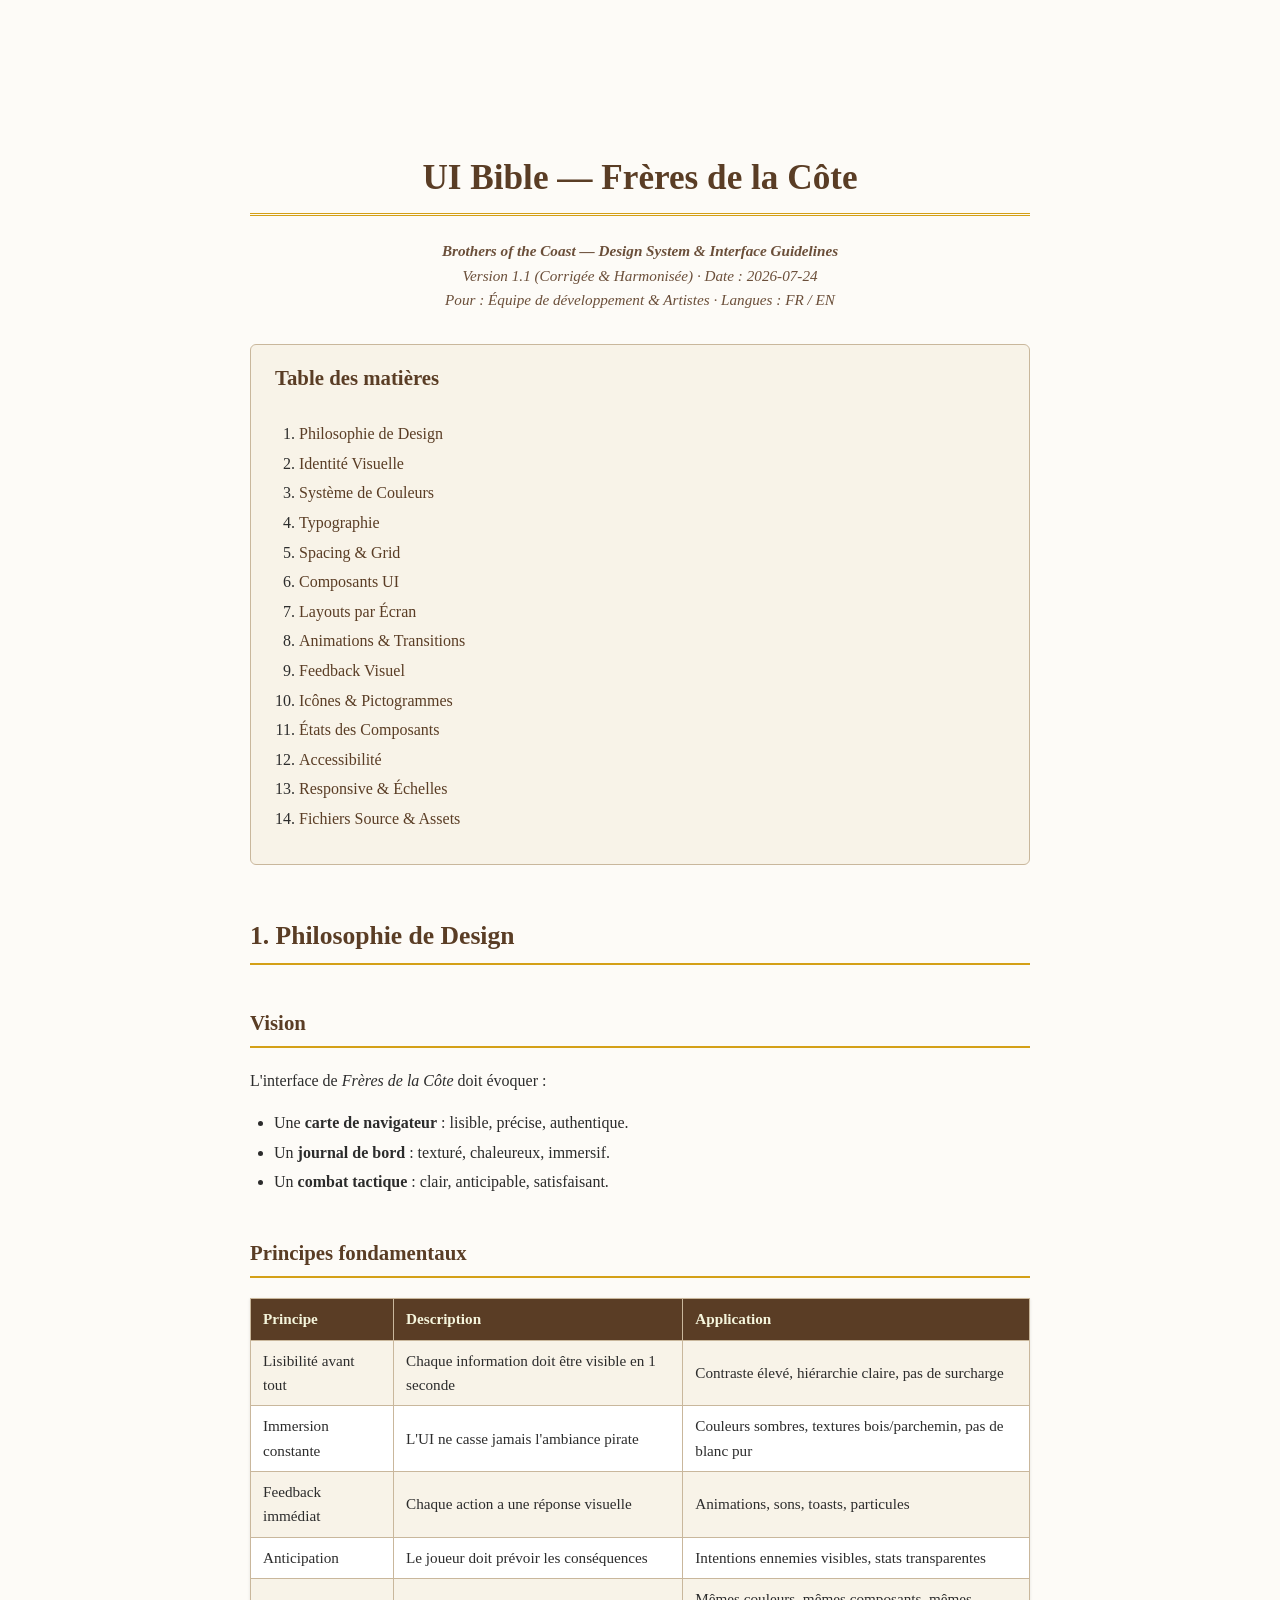
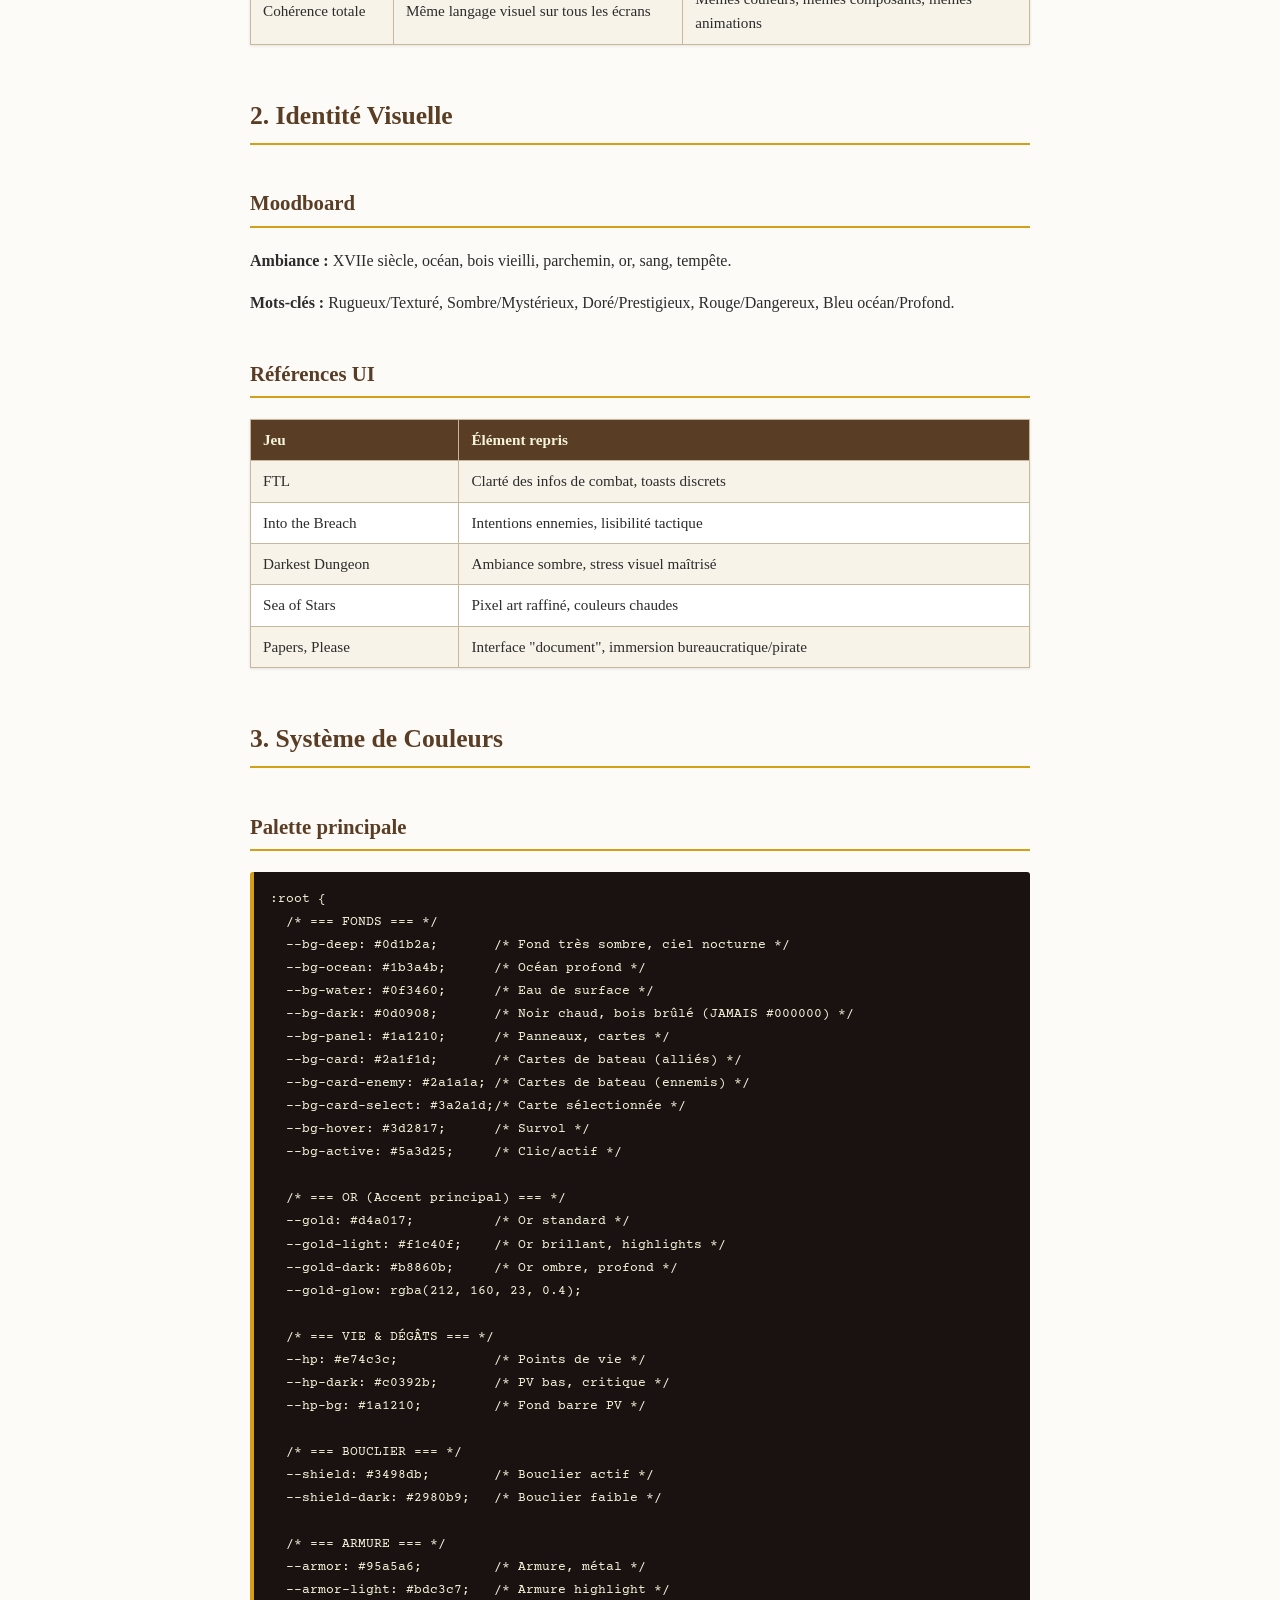
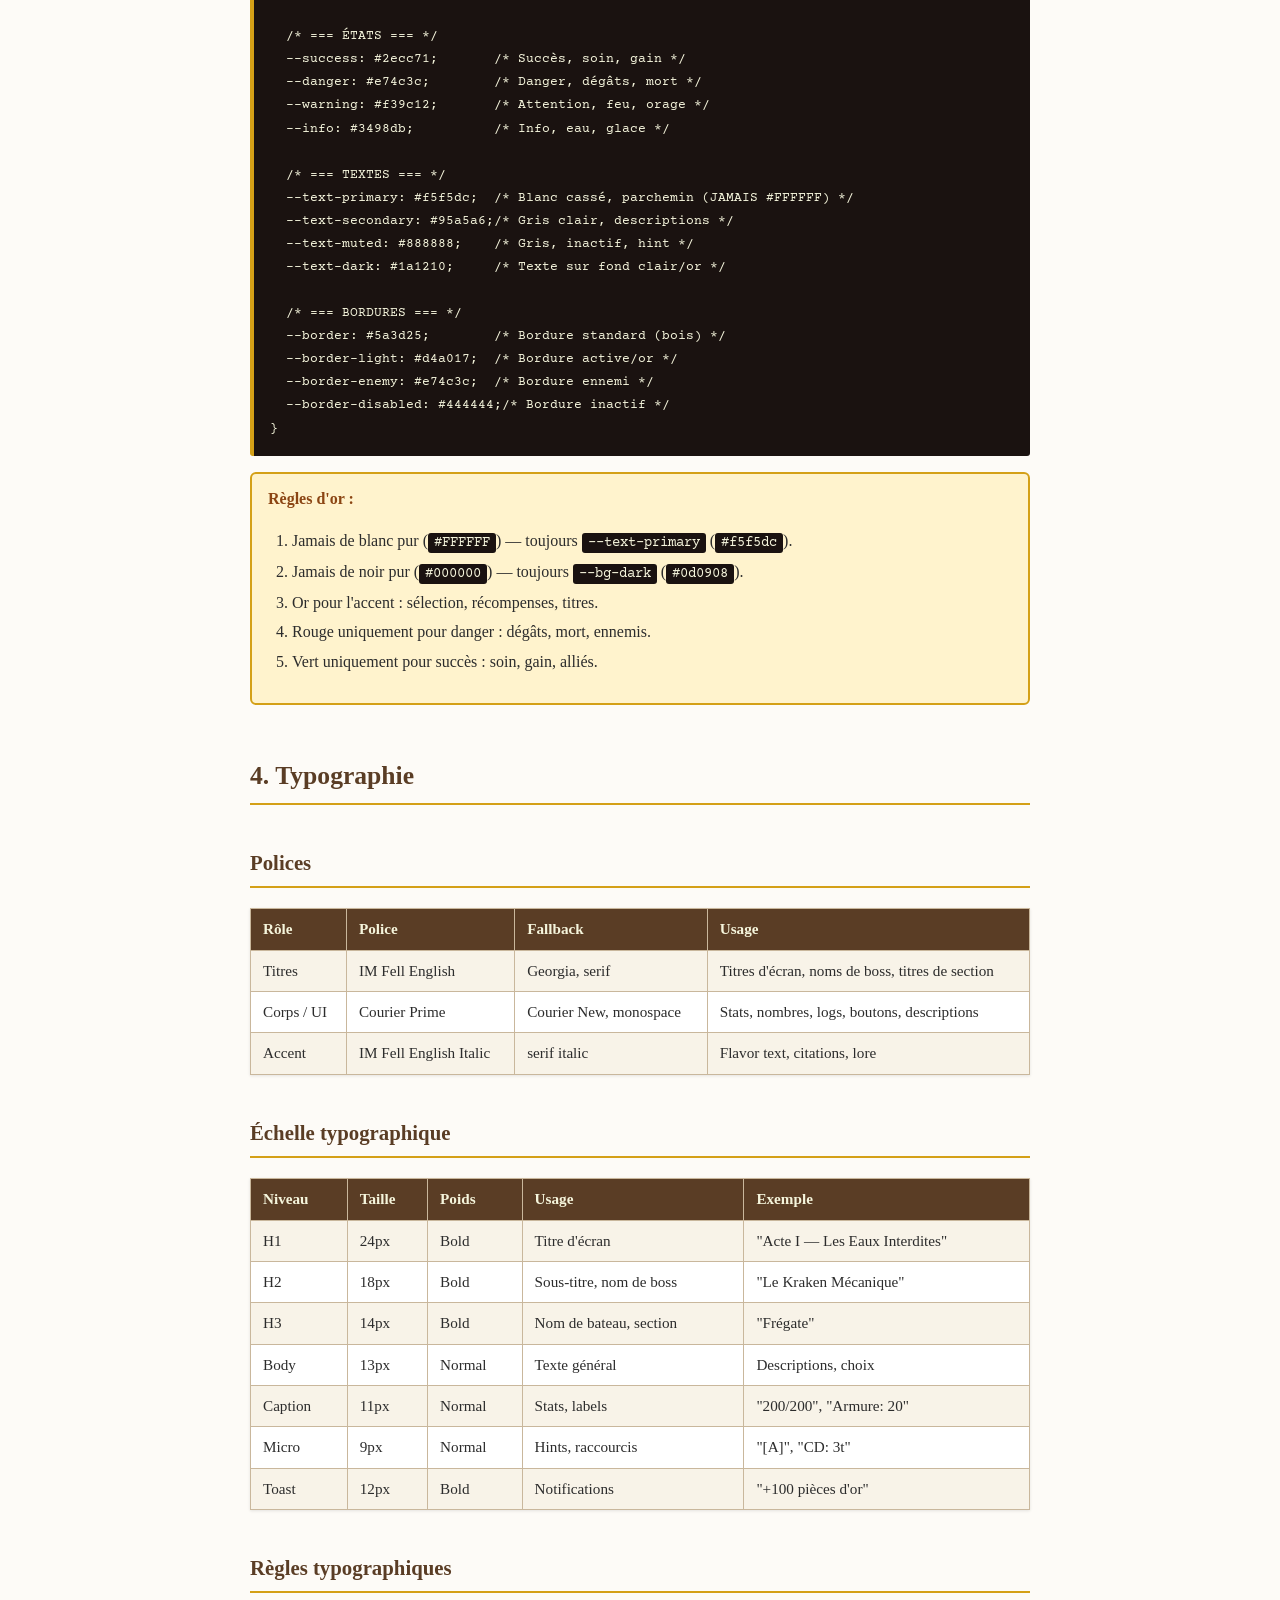
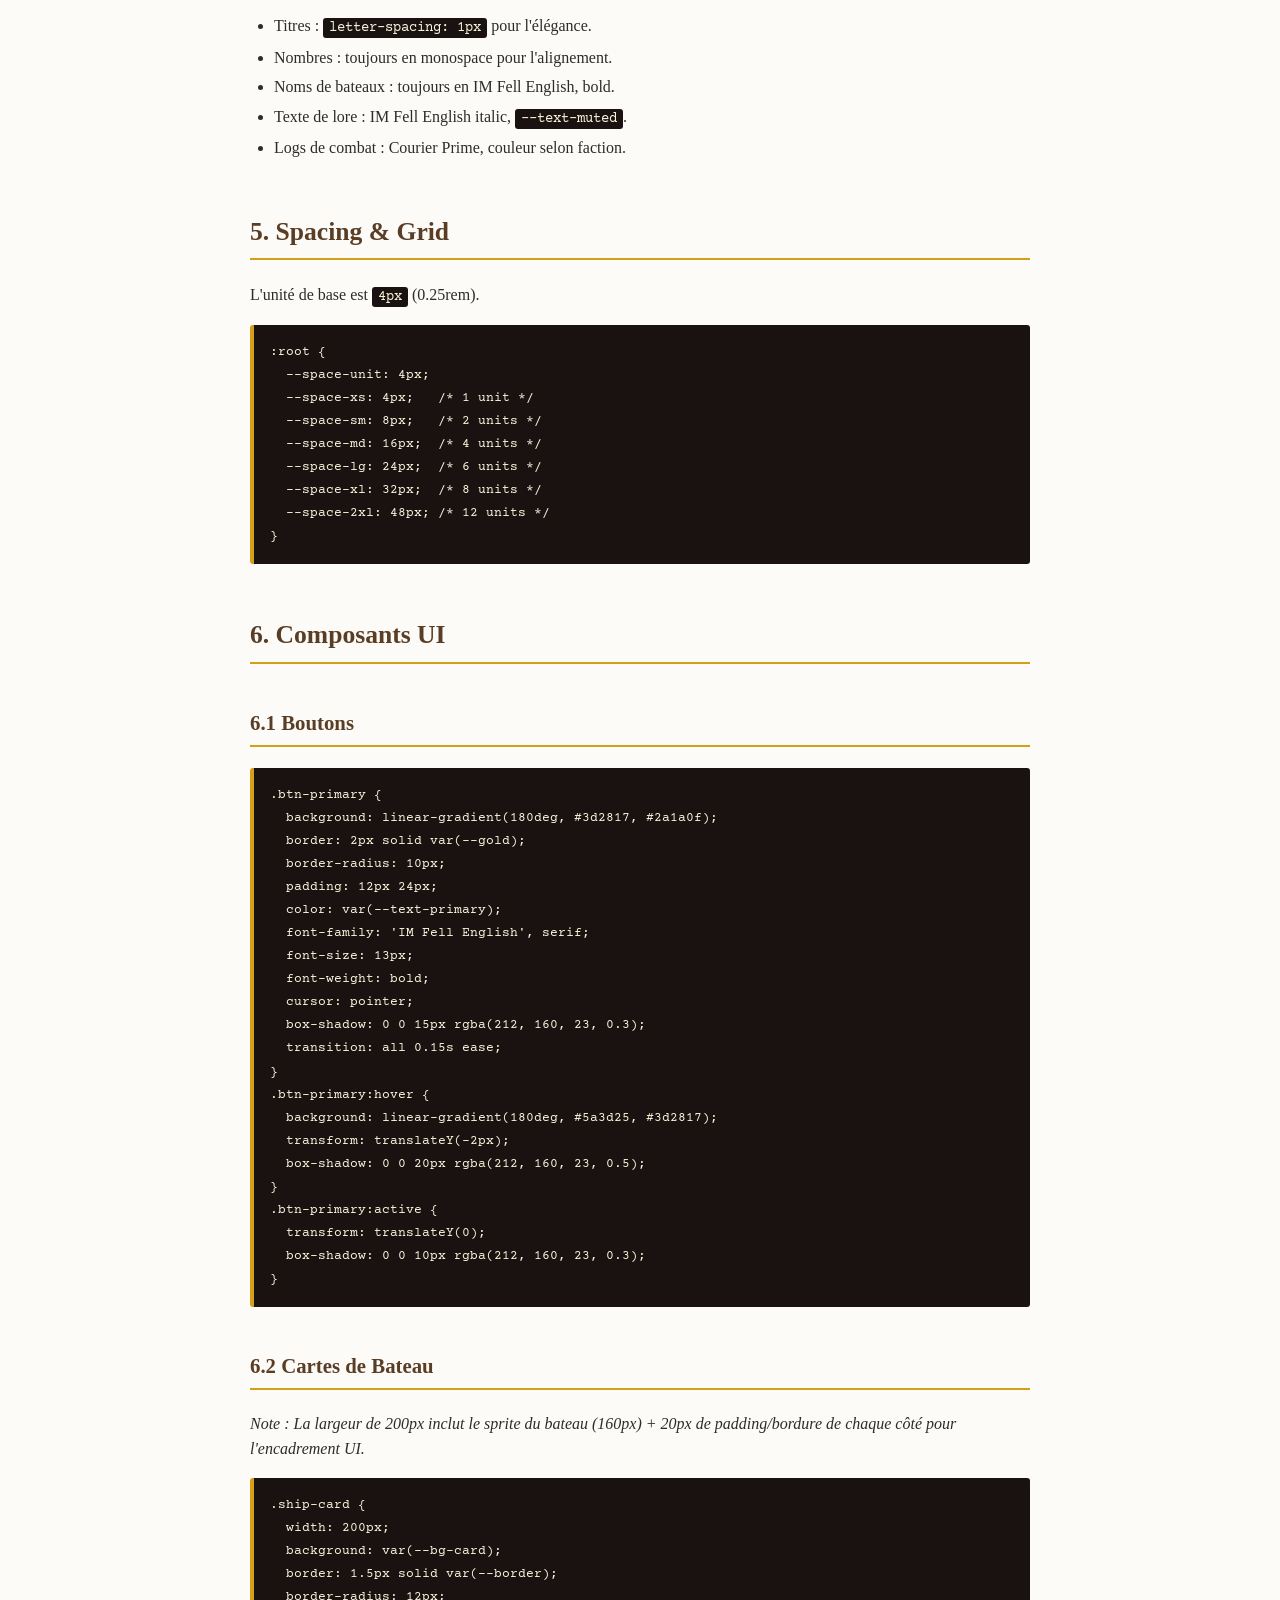
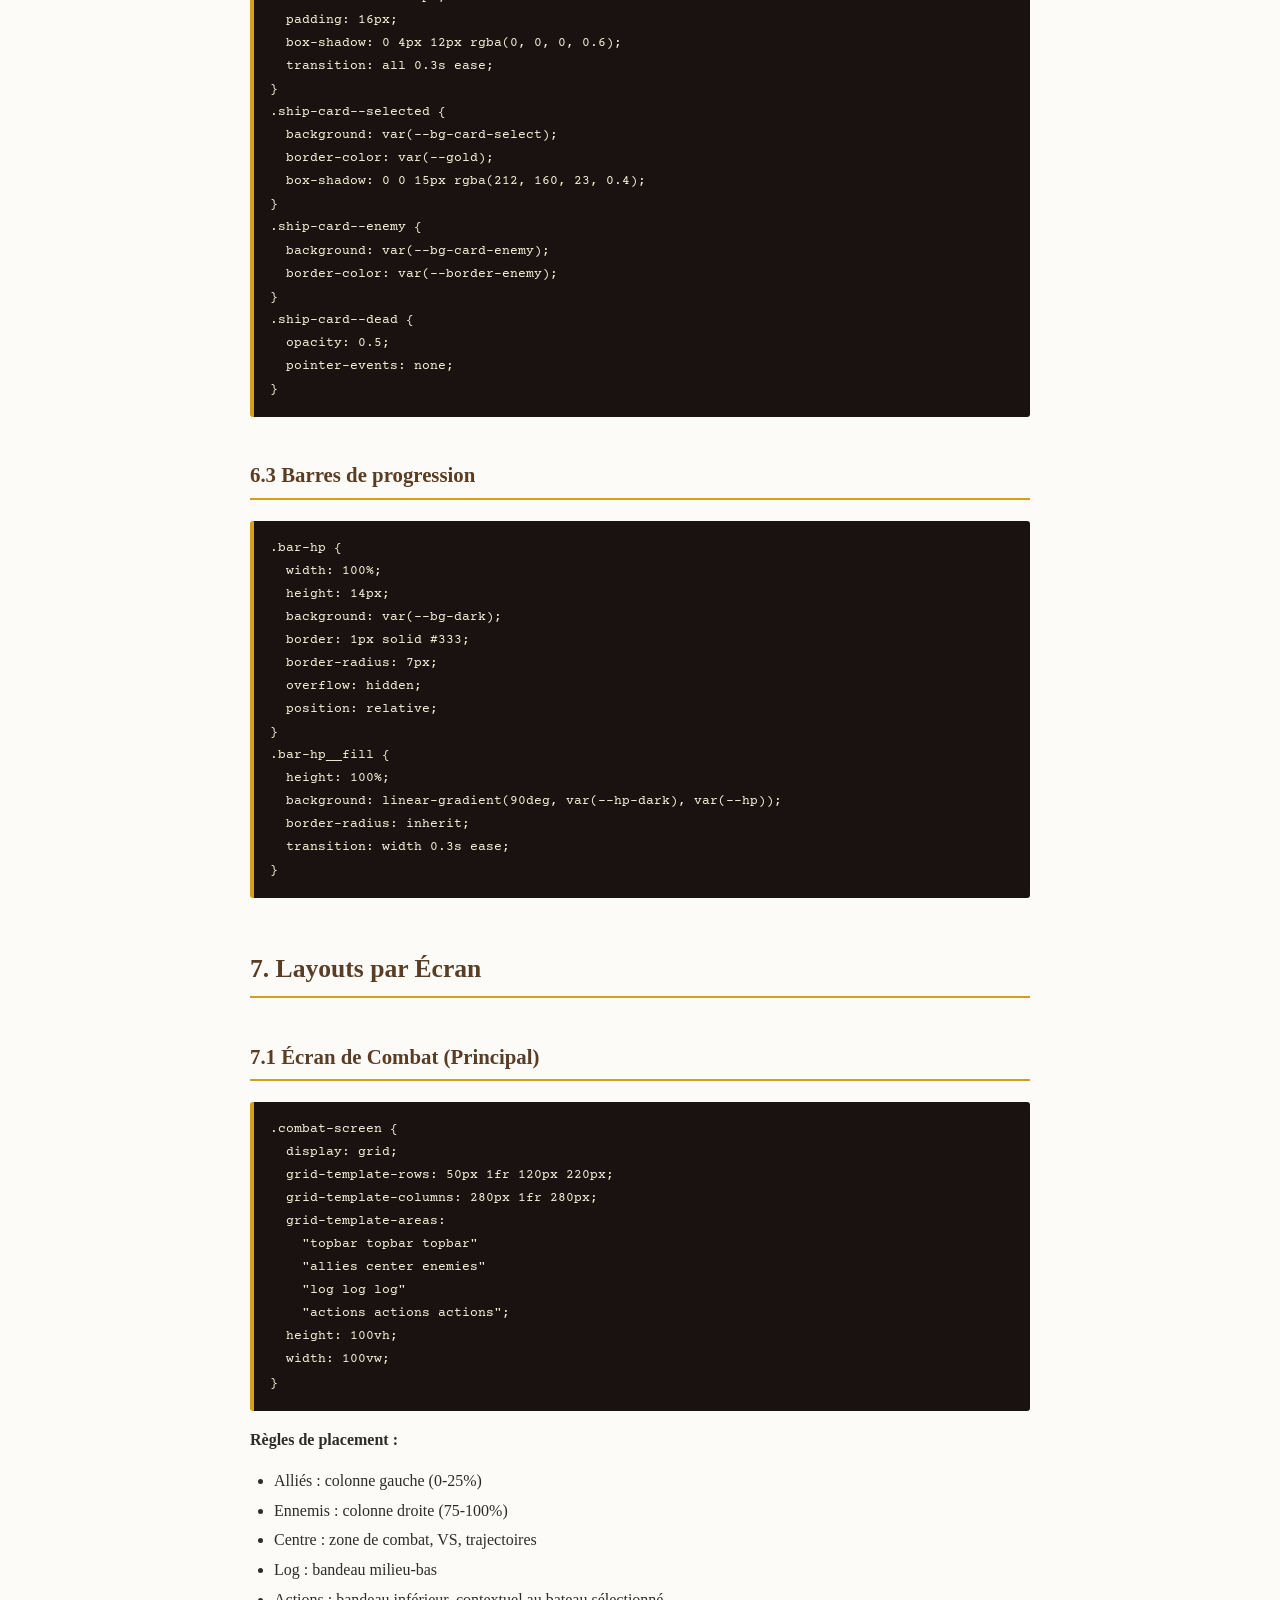
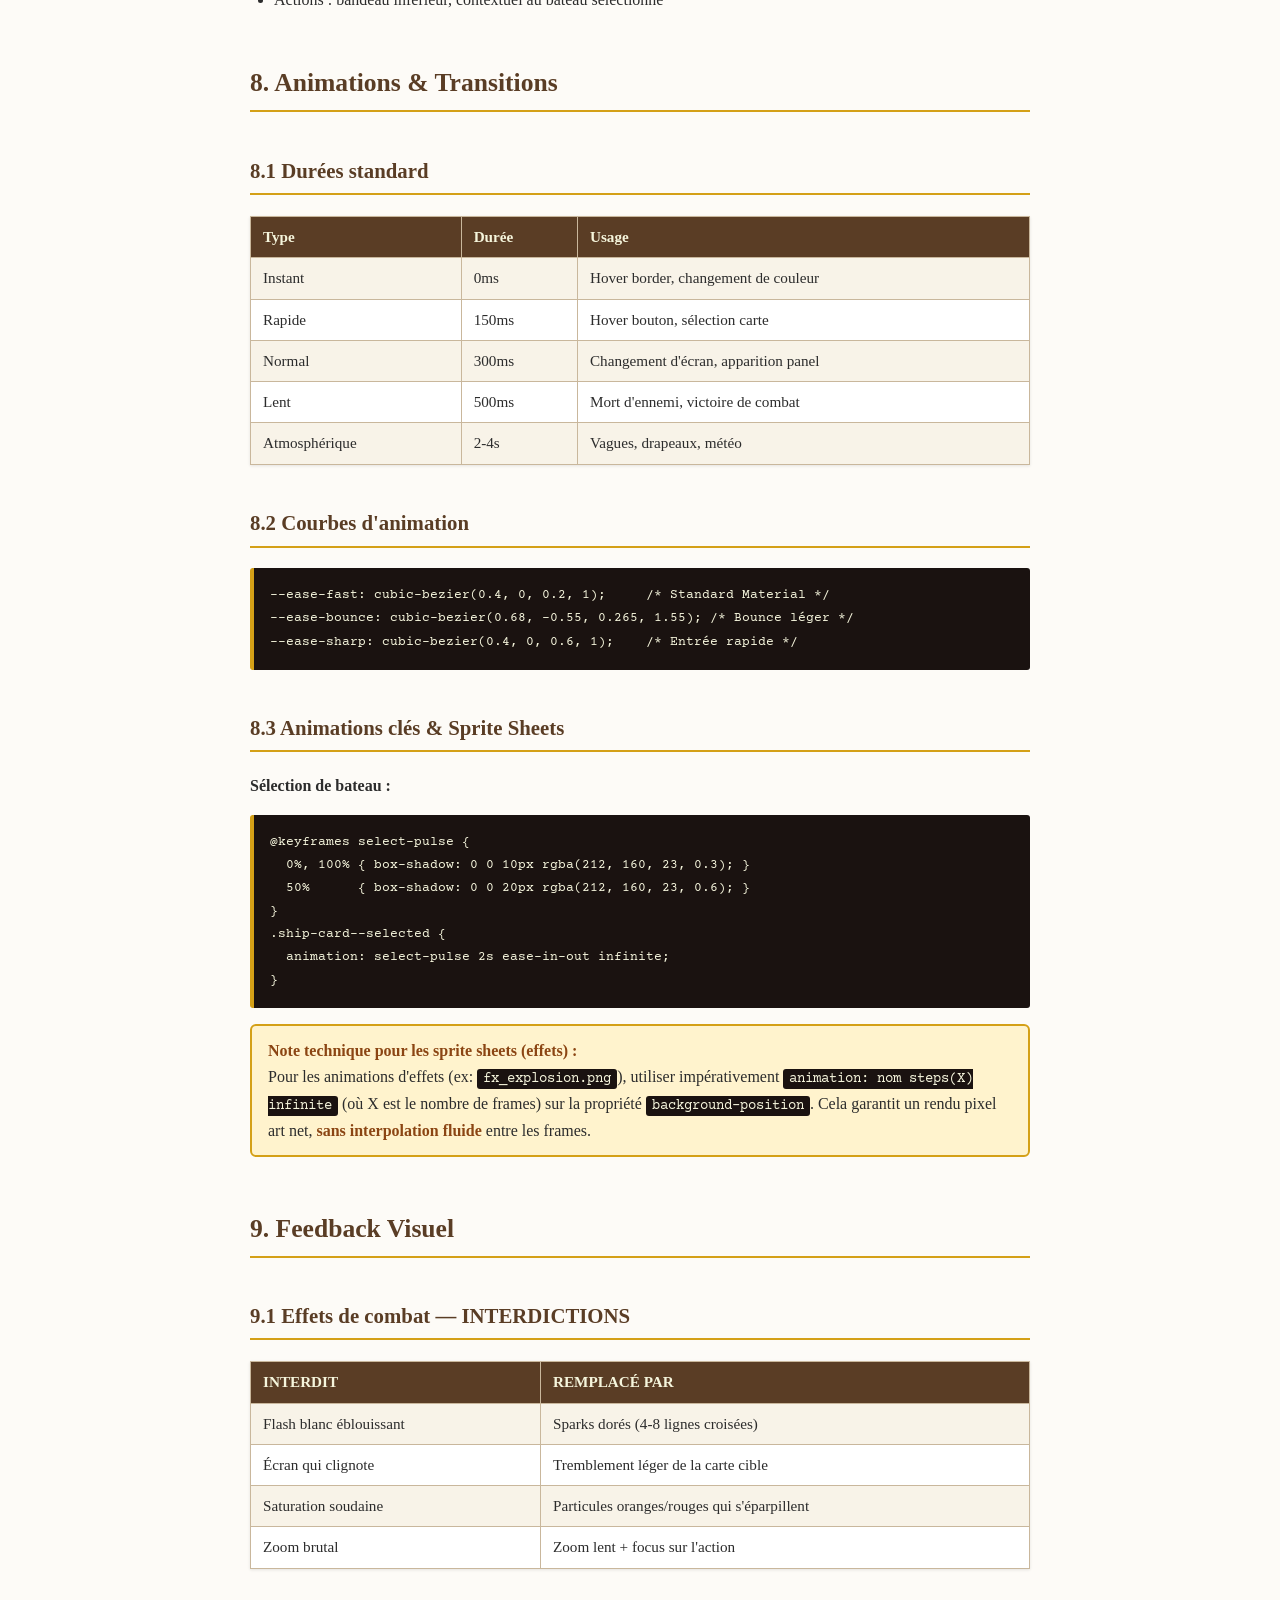
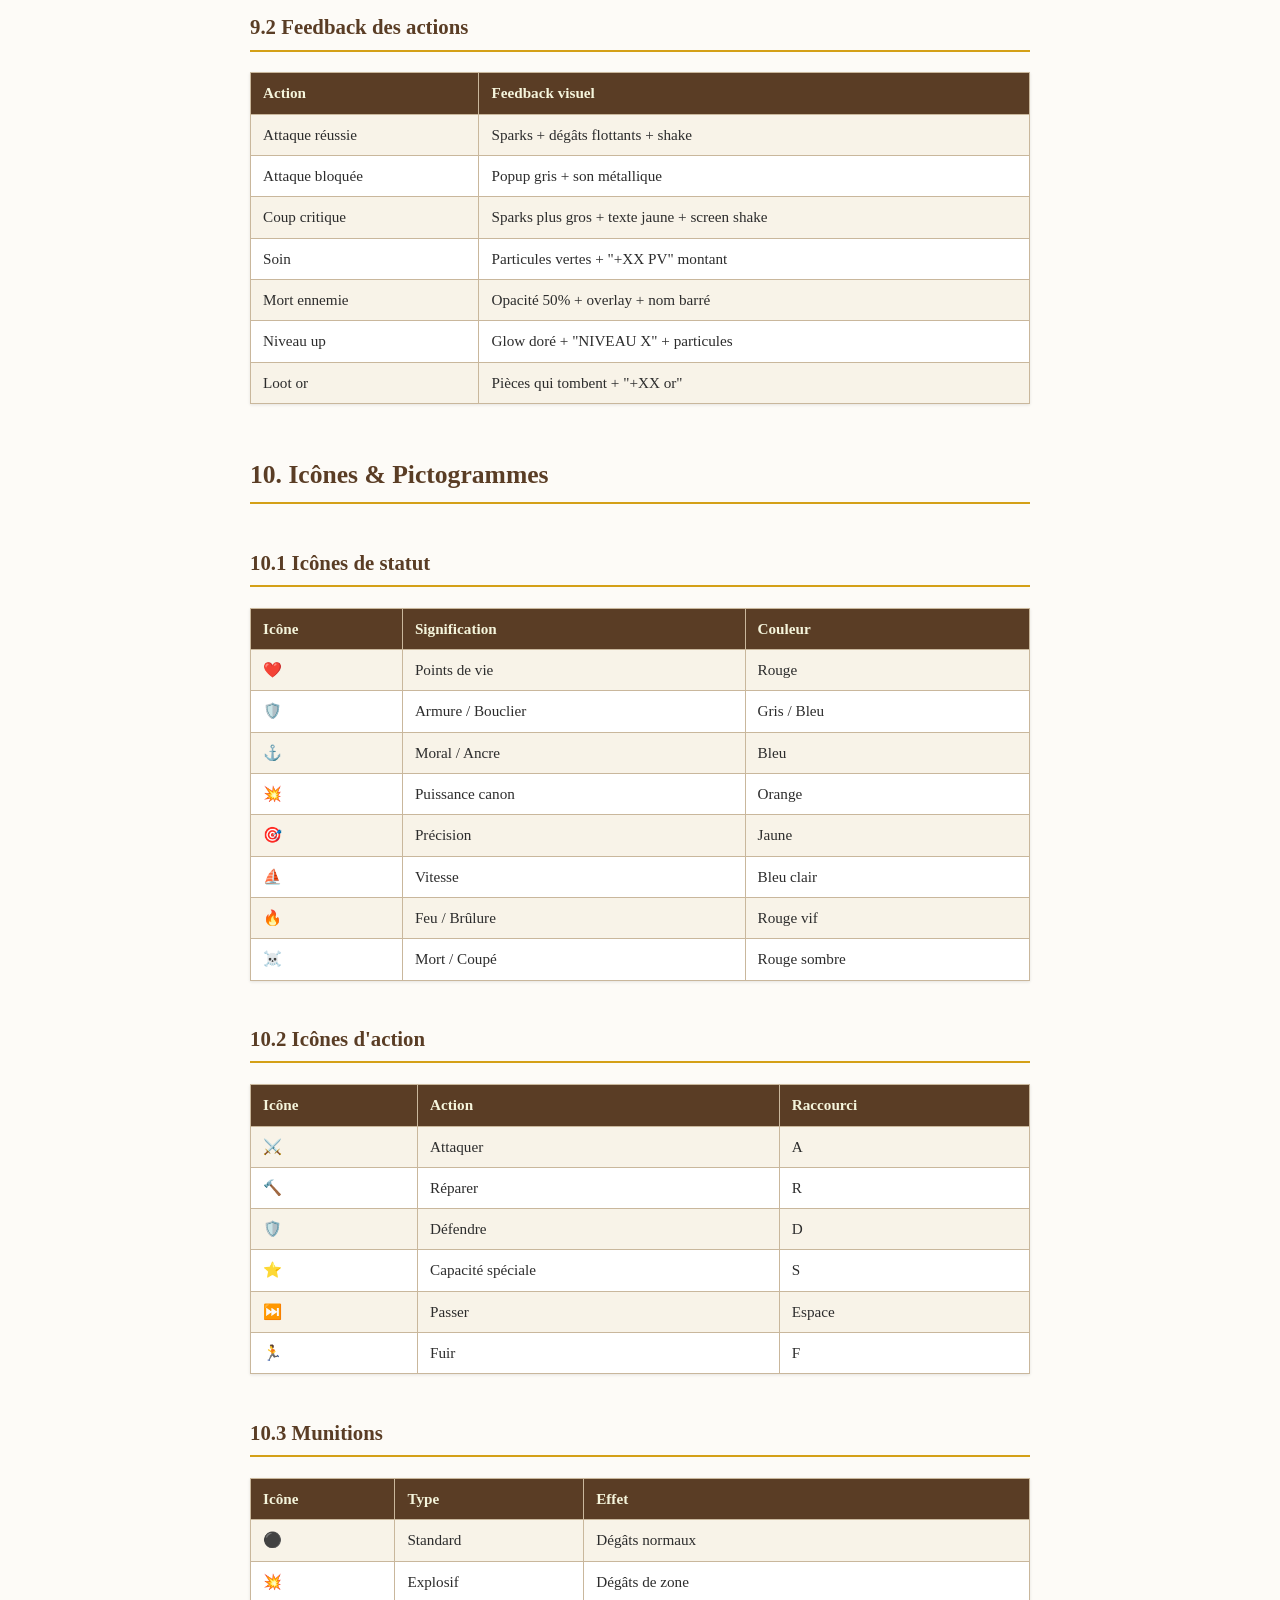
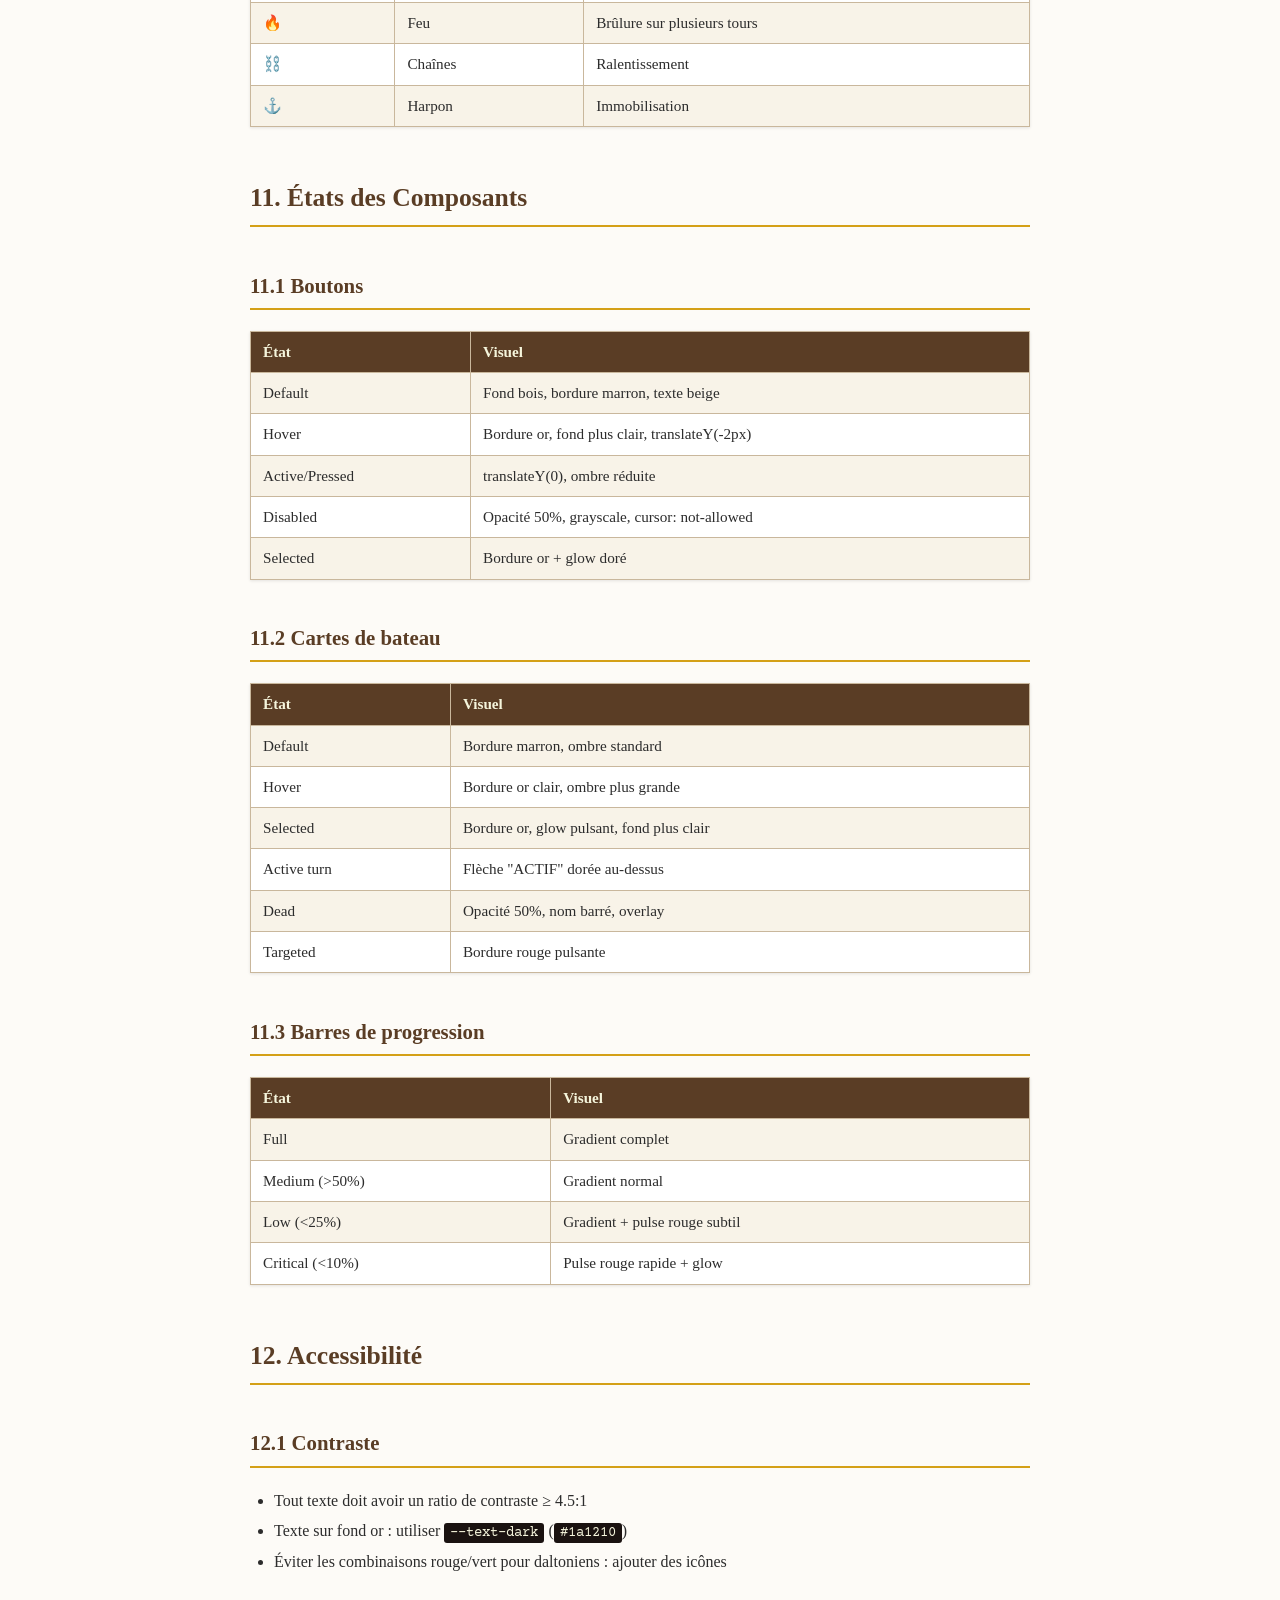
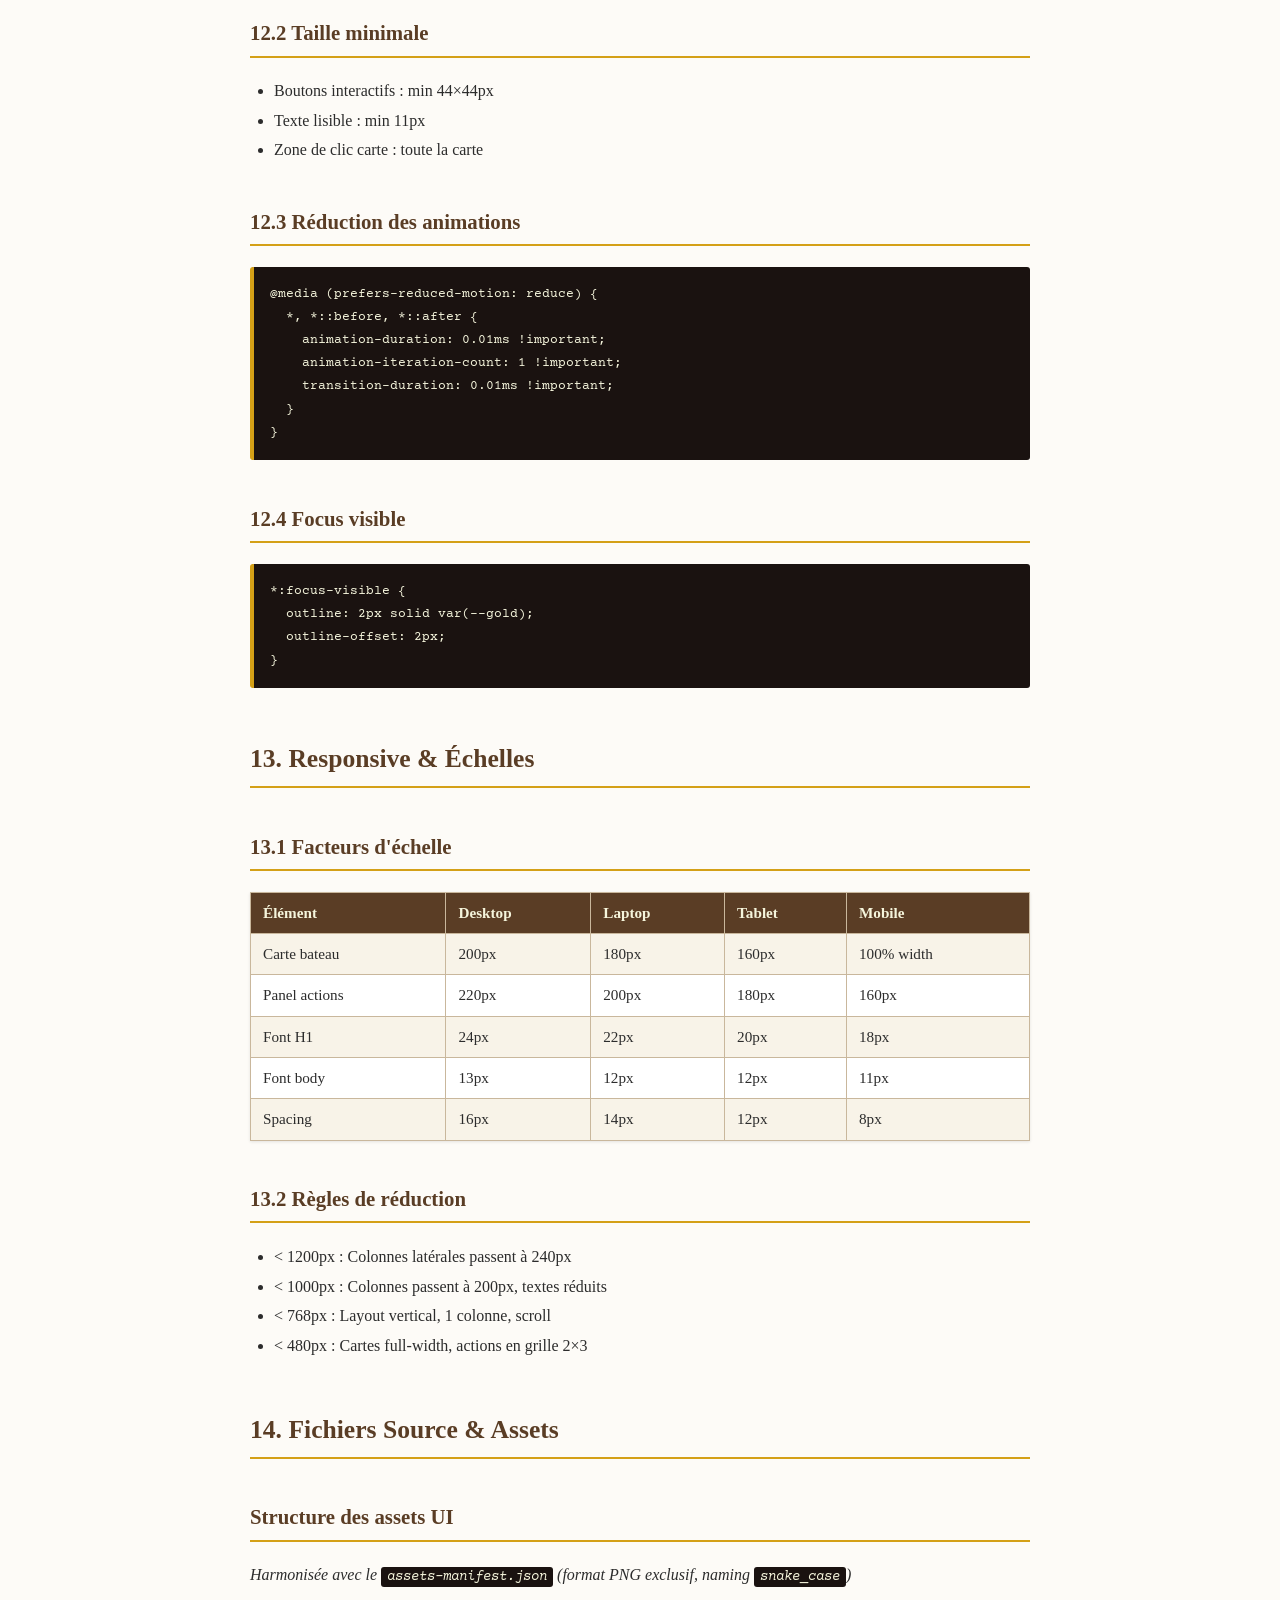
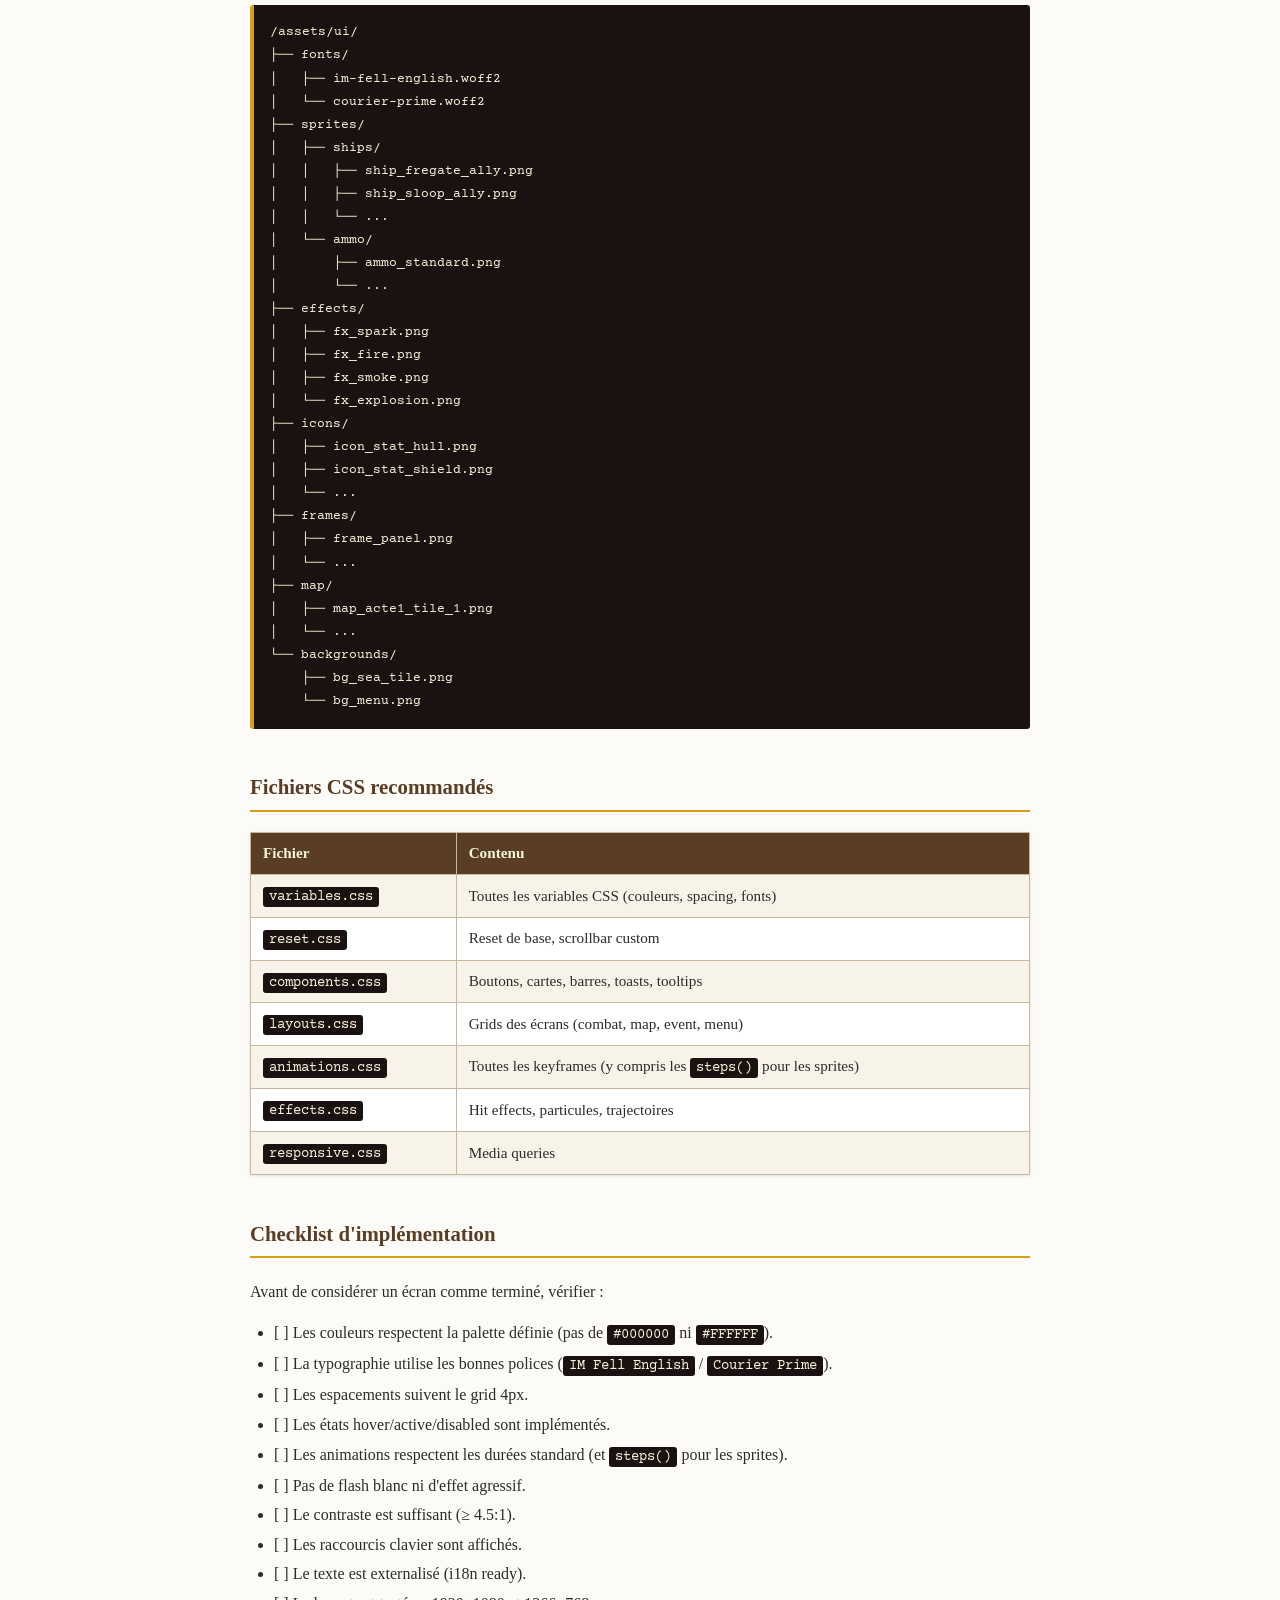
==== bible.html @ 4a02f417 "Add files via upload" ====
<!DOCTYPE html>
<html lang="fr">
<head>
<meta charset="UTF-8">
<meta name="viewport" content="width=device-width, initial-scale=1.0">
<title>UI Bible — Frères de la Côte</title>
<link rel="preconnect" href="https://fonts.googleapis.com">
<link rel="preconnect" href="https://fonts.gstatic.com" crossorigin>
<link href="https://fonts.googleapis.com/css2?family=IM+Fell+English:ital@0;1&family=Courier+Prime:wght@400;700&display=swap" rel="stylesheet">
<style>
  * { box-sizing: border-box; }
  body {
    font-family: 'IM Fell English', Georgia, serif;
    background: #fdfbf7;
    color: #2c2c2c;
    max-width: 900px;
    margin: 40px auto;
    padding: 40px 60px;
    line-height: 1.6;
  }
  h1, h2, h3, h4 {
    font-family: 'IM Fell English', serif;
    color: #5a3d25;
    border-bottom: 2px solid #d4a017;
    padding-bottom: 6px;
    margin-top: 2em;
  }
  h1 { font-size: 2.2em; text-align: center; border-bottom: 3px double #d4a017; }
  h2 { font-size: 1.6em; }
  h3 { font-size: 1.3em; }
  h4 { font-size: 1.1em; border-bottom: 1px solid #d4a017; }
  .meta {
    text-align: center;
    font-style: italic;
    color: #6b4f3a;
    margin-bottom: 2em;
    font-size: 0.95em;
  }
  table {
    width: 100%;
    border-collapse: collapse;
    margin: 1em 0;
    background: #fff;
    box-shadow: 0 1px 3px rgba(0,0,0,0.1);
  }
  th, td {
    border: 1px solid #c9b79c;
    padding: 8px 12px;
    text-align: left;
    font-size: 0.95em;
  }
  th {
    background: #5a3d25;
    color: #f5f5dc;
    font-weight: bold;
  }
  tr:nth-child(even) { background: #f8f3e8; }
  code, pre {
    font-family: 'Courier Prime', 'Courier New', monospace;
    background: #1a1210;
    color: #f5f5dc;
    padding: 2px 6px;
    border-radius: 3px;
    font-size: 0.9em;
  }
  pre {
    padding: 16px;
    overflow-x: auto;
    border-left: 4px solid #d4a017;
    margin: 1em 0;
  }
  pre code { background: none; padding: 0; }
  ul, ol { padding-left: 24px; }
  li { margin: 4px 0; }
  blockquote {
    border-left: 4px solid #d4a017;
    margin: 1em 0;
    padding: 8px 16px;
    background: #f8f3e8;
    font-style: italic;
    color: #5a3d25;
  }
  .toc {
    background: #f8f3e8;
    border: 1px solid #c9b79c;
    padding: 16px 24px;
    border-radius: 6px;
    margin: 2em 0;
  }
  .toc a { color: #5a3d25; text-decoration: none; }
  .toc a:hover { color: #d4a017; }
  .rule-box {
    background: #fff3cd;
    border: 2px solid #d4a017;
    padding: 12px 16px;
    border-radius: 6px;
    margin: 1em 0;
  }
  .rule-box strong { color: #8b4513; }
  @media print {
    body { margin: 0; padding: 20px; }
    h1, h2, h3 { page-break-after: avoid; }
    table, pre, .rule-box { page-break-inside: avoid; }
  }
</style>
</head>
<body>

<h1>UI Bible — Frères de la Côte</h1>
<div class="meta">
  <strong>Brothers of the Coast — Design System & Interface Guidelines</strong><br>
  Version 1.1 (Corrigée & Harmonisée) · Date : 2026-07-24<br>
  Pour : Équipe de développement & Artistes · Langues : FR / EN
</div>

<div class="toc">
  <h3 style="border:none;margin-top:0;">Table des matières</h3>
  <ol>
    <li><a href="#s1">Philosophie de Design</a></li>
    <li><a href="#s2">Identité Visuelle</a></li>
    <li><a href="#s3">Système de Couleurs</a></li>
    <li><a href="#s4">Typographie</a></li>
    <li><a href="#s5">Spacing & Grid</a></li>
    <li><a href="#s6">Composants UI</a></li>
    <li><a href="#s7">Layouts par Écran</a></li>
    <li><a href="#s8">Animations & Transitions</a></li>
    <li><a href="#s9">Feedback Visuel</a></li>
    <li><a href="#s10">Icônes & Pictogrammes</a></li>
    <li><a href="#s11">États des Composants</a></li>
    <li><a href="#s12">Accessibilité</a></li>
    <li><a href="#s13">Responsive & Échelles</a></li>
    <li><a href="#s14">Fichiers Source & Assets</a></li>
  </ol>
</div>

<h2 id="s1">1. Philosophie de Design</h2>
<h3>Vision</h3>
<p>L'interface de <em>Frères de la Côte</em> doit évoquer :</p>
<ul>
  <li>Une <strong>carte de navigateur</strong> : lisible, précise, authentique.</li>
  <li>Un <strong>journal de bord</strong> : texturé, chaleureux, immersif.</li>
  <li>Un <strong>combat tactique</strong> : clair, anticipable, satisfaisant.</li>
</ul>

<h3>Principes fondamentaux</h3>
<table>
  <tr><th>Principe</th><th>Description</th><th>Application</th></tr>
  <tr><td>Lisibilité avant tout</td><td>Chaque information doit être visible en 1 seconde</td><td>Contraste élevé, hiérarchie claire, pas de surcharge</td></tr>
  <tr><td>Immersion constante</td><td>L'UI ne casse jamais l'ambiance pirate</td><td>Couleurs sombres, textures bois/parchemin, pas de blanc pur</td></tr>
  <tr><td>Feedback immédiat</td><td>Chaque action a une réponse visuelle</td><td>Animations, sons, toasts, particules</td></tr>
  <tr><td>Anticipation</td><td>Le joueur doit prévoir les conséquences</td><td>Intentions ennemies visibles, stats transparentes</td></tr>
  <tr><td>Cohérence totale</td><td>Même langage visuel sur tous les écrans</td><td>Mêmes couleurs, mêmes composants, mêmes animations</td></tr>
</table>

<h2 id="s2">2. Identité Visuelle</h2>
<h3>Moodboard</h3>
<p><strong>Ambiance :</strong> XVIIe siècle, océan, bois vieilli, parchemin, or, sang, tempête.</p>
<p><strong>Mots-clés :</strong> Rugueux/Texturé, Sombre/Mystérieux, Doré/Prestigieux, Rouge/Dangereux, Bleu océan/Profond.</p>

<h3>Références UI</h3>
<table>
  <tr><th>Jeu</th><th>Élément repris</th></tr>
  <tr><td>FTL</td><td>Clarté des infos de combat, toasts discrets</td></tr>
  <tr><td>Into the Breach</td><td>Intentions ennemies, lisibilité tactique</td></tr>
  <tr><td>Darkest Dungeon</td><td>Ambiance sombre, stress visuel maîtrisé</td></tr>
  <tr><td>Sea of Stars</td><td>Pixel art raffiné, couleurs chaudes</td></tr>
  <tr><td>Papers, Please</td><td>Interface "document", immersion bureaucratique/pirate</td></tr>
</table>

<h2 id="s3">3. Système de Couleurs</h2>
<h3>Palette principale</h3>
<pre><code>:root {
  /* === FONDS === */
  --bg-deep: #0d1b2a;       /* Fond très sombre, ciel nocturne */
  --bg-ocean: #1b3a4b;      /* Océan profond */
  --bg-water: #0f3460;      /* Eau de surface */
  --bg-dark: #0d0908;       /* Noir chaud, bois brûlé (JAMAIS #000000) */
  --bg-panel: #1a1210;      /* Panneaux, cartes */
  --bg-card: #2a1f1d;       /* Cartes de bateau (alliés) */
  --bg-card-enemy: #2a1a1a; /* Cartes de bateau (ennemis) */
  --bg-card-select: #3a2a1d;/* Carte sélectionnée */
  --bg-hover: #3d2817;      /* Survol */
  --bg-active: #5a3d25;     /* Clic/actif */

  /* === OR (Accent principal) === */
  --gold: #d4a017;          /* Or standard */
  --gold-light: #f1c40f;    /* Or brillant, highlights */
  --gold-dark: #b8860b;     /* Or ombre, profond */
  --gold-glow: rgba(212, 160, 23, 0.4);

  /* === VIE & DÉGÂTS === */
  --hp: #e74c3c;            /* Points de vie */
  --hp-dark: #c0392b;       /* PV bas, critique */
  --hp-bg: #1a1210;         /* Fond barre PV */

  /* === BOUCLIER === */
  --shield: #3498db;        /* Bouclier actif */
  --shield-dark: #2980b9;   /* Bouclier faible */

  /* === ARMURE === */
  --armor: #95a5a6;         /* Armure, métal */
  --armor-light: #bdc3c7;   /* Armure highlight */

  /* === ÉTATS === */
  --success: #2ecc71;       /* Succès, soin, gain */
  --danger: #e74c3c;        /* Danger, dégâts, mort */
  --warning: #f39c12;       /* Attention, feu, orage */
  --info: #3498db;          /* Info, eau, glace */

  /* === TEXTES === */
  --text-primary: #f5f5dc;  /* Blanc cassé, parchemin (JAMAIS #FFFFFF) */
  --text-secondary: #95a5a6;/* Gris clair, descriptions */
  --text-muted: #888888;    /* Gris, inactif, hint */
  --text-dark: #1a1210;     /* Texte sur fond clair/or */

  /* === BORDURES === */
  --border: #5a3d25;        /* Bordure standard (bois) */
  --border-light: #d4a017;  /* Bordure active/or */
  --border-enemy: #e74c3c;  /* Bordure ennemi */
  --border-disabled: #444444;/* Bordure inactif */
}</code></pre>

<div class="rule-box">
  <strong>Règles d'or :</strong>
  <ol>
    <li>Jamais de blanc pur (<code>#FFFFFF</code>) — toujours <code>--text-primary</code> (<code>#f5f5dc</code>).</li>
    <li>Jamais de noir pur (<code>#000000</code>) — toujours <code>--bg-dark</code> (<code>#0d0908</code>).</li>
    <li>Or pour l'accent : sélection, récompenses, titres.</li>
    <li>Rouge uniquement pour danger : dégâts, mort, ennemis.</li>
    <li>Vert uniquement pour succès : soin, gain, alliés.</li>
  </ol>
</div>

<h2 id="s4">4. Typographie</h2>
<h3>Polices</h3>
<table>
  <tr><th>Rôle</th><th>Police</th><th>Fallback</th><th>Usage</th></tr>
  <tr><td>Titres</td><td>IM Fell English</td><td>Georgia, serif</td><td>Titres d'écran, noms de boss, titres de section</td></tr>
  <tr><td>Corps / UI</td><td>Courier Prime</td><td>Courier New, monospace</td><td>Stats, nombres, logs, boutons, descriptions</td></tr>
  <tr><td>Accent</td><td>IM Fell English Italic</td><td>serif italic</td><td>Flavor text, citations, lore</td></tr>
</table>

<h3>Échelle typographique</h3>
<table>
  <tr><th>Niveau</th><th>Taille</th><th>Poids</th><th>Usage</th><th>Exemple</th></tr>
  <tr><td>H1</td><td>24px</td><td>Bold</td><td>Titre d'écran</td><td>"Acte I — Les Eaux Interdites"</td></tr>
  <tr><td>H2</td><td>18px</td><td>Bold</td><td>Sous-titre, nom de boss</td><td>"Le Kraken Mécanique"</td></tr>
  <tr><td>H3</td><td>14px</td><td>Bold</td><td>Nom de bateau, section</td><td>"Frégate"</td></tr>
  <tr><td>Body</td><td>13px</td><td>Normal</td><td>Texte général</td><td>Descriptions, choix</td></tr>
  <tr><td>Caption</td><td>11px</td><td>Normal</td><td>Stats, labels</td><td>"200/200", "Armure: 20"</td></tr>
  <tr><td>Micro</td><td>9px</td><td>Normal</td><td>Hints, raccourcis</td><td>"[A]", "CD: 3t"</td></tr>
  <tr><td>Toast</td><td>12px</td><td>Bold</td><td>Notifications</td><td>"+100 pièces d'or"</td></tr>
</table>

<h3>Règles typographiques</h3>
<ul>
  <li>Titres : <code>letter-spacing: 1px</code> pour l'élégance.</li>
  <li>Nombres : toujours en monospace pour l'alignement.</li>
  <li>Noms de bateaux : toujours en IM Fell English, bold.</li>
  <li>Texte de lore : IM Fell English italic, <code>--text-muted</code>.</li>
  <li>Logs de combat : Courier Prime, couleur selon faction.</li>
</ul>

<h2 id="s5">5. Spacing & Grid</h2>
<p>L'unité de base est <code>4px</code> (0.25rem).</p>
<pre><code>:root {
  --space-unit: 4px;
  --space-xs: 4px;   /* 1 unit */
  --space-sm: 8px;   /* 2 units */
  --space-md: 16px;  /* 4 units */
  --space-lg: 24px;  /* 6 units */
  --space-xl: 32px;  /* 8 units */
  --space-2xl: 48px; /* 12 units */
}</code></pre>

<h2 id="s6">6. Composants UI</h2>

<h3>6.1 Boutons</h3>
<pre><code>.btn-primary {
  background: linear-gradient(180deg, #3d2817, #2a1a0f);
  border: 2px solid var(--gold);
  border-radius: 10px;
  padding: 12px 24px;
  color: var(--text-primary);
  font-family: 'IM Fell English', serif;
  font-size: 13px;
  font-weight: bold;
  cursor: pointer;
  box-shadow: 0 0 15px rgba(212, 160, 23, 0.3);
  transition: all 0.15s ease;
}
.btn-primary:hover {
  background: linear-gradient(180deg, #5a3d25, #3d2817);
  transform: translateY(-2px);
  box-shadow: 0 0 20px rgba(212, 160, 23, 0.5);
}
.btn-primary:active {
  transform: translateY(0);
  box-shadow: 0 0 10px rgba(212, 160, 23, 0.3);
}</code></pre>

<h3>6.2 Cartes de Bateau</h3>
<p><em>Note : La largeur de 200px inclut le sprite du bateau (160px) + 20px de padding/bordure de chaque côté pour l'encadrement UI.</em></p>
<pre><code>.ship-card {
  width: 200px;
  background: var(--bg-card);
  border: 1.5px solid var(--border);
  border-radius: 12px;
  padding: 16px;
  box-shadow: 0 4px 12px rgba(0, 0, 0, 0.6);
  transition: all 0.3s ease;
}
.ship-card--selected {
  background: var(--bg-card-select);
  border-color: var(--gold);
  box-shadow: 0 0 15px rgba(212, 160, 23, 0.4);
}
.ship-card--enemy {
  background: var(--bg-card-enemy);
  border-color: var(--border-enemy);
}
.ship-card--dead {
  opacity: 0.5;
  pointer-events: none;
}</code></pre>

<h3>6.3 Barres de progression</h3>
<pre><code>.bar-hp {
  width: 100%;
  height: 14px;
  background: var(--bg-dark);
  border: 1px solid #333;
  border-radius: 7px;
  overflow: hidden;
  position: relative;
}
.bar-hp__fill {
  height: 100%;
  background: linear-gradient(90deg, var(--hp-dark), var(--hp));
  border-radius: inherit;
  transition: width 0.3s ease;
}</code></pre>

<h2 id="s7">7. Layouts par Écran</h2>
<h3>7.1 Écran de Combat (Principal)</h3>
<pre><code>.combat-screen {
  display: grid;
  grid-template-rows: 50px 1fr 120px 220px;
  grid-template-columns: 280px 1fr 280px;
  grid-template-areas:
    "topbar topbar topbar"
    "allies center enemies"
    "log log log"
    "actions actions actions";
  height: 100vh;
  width: 100vw;
}</code></pre>
<p><strong>Règles de placement :</strong></p>
<ul>
  <li>Alliés : colonne gauche (0-25%)</li>
  <li>Ennemis : colonne droite (75-100%)</li>
  <li>Centre : zone de combat, VS, trajectoires</li>
  <li>Log : bandeau milieu-bas</li>
  <li>Actions : bandeau inférieur, contextuel au bateau sélectionné</li>
</ul>

<h2 id="s8">8. Animations & Transitions</h2>
<h3>8.1 Durées standard</h3>
<table>
  <tr><th>Type</th><th>Durée</th><th>Usage</th></tr>
  <tr><td>Instant</td><td>0ms</td><td>Hover border, changement de couleur</td></tr>
  <tr><td>Rapide</td><td>150ms</td><td>Hover bouton, sélection carte</td></tr>
  <tr><td>Normal</td><td>300ms</td><td>Changement d'écran, apparition panel</td></tr>
  <tr><td>Lent</td><td>500ms</td><td>Mort d'ennemi, victoire de combat</td></tr>
  <tr><td>Atmosphérique</td><td>2-4s</td><td>Vagues, drapeaux, météo</td></tr>
</table>

<h3>8.2 Courbes d'animation</h3>
<pre><code>--ease-fast: cubic-bezier(0.4, 0, 0.2, 1);     /* Standard Material */
--ease-bounce: cubic-bezier(0.68, -0.55, 0.265, 1.55); /* Bounce léger */
--ease-sharp: cubic-bezier(0.4, 0, 0.6, 1);    /* Entrée rapide */</code></pre>

<h3>8.3 Animations clés & Sprite Sheets</h3>
<p><strong>Sélection de bateau :</strong></p>
<pre><code>@keyframes select-pulse {
  0%, 100% { box-shadow: 0 0 10px rgba(212, 160, 23, 0.3); }
  50%      { box-shadow: 0 0 20px rgba(212, 160, 23, 0.6); }
}
.ship-card--selected {
  animation: select-pulse 2s ease-in-out infinite;
}</code></pre>

<div class="rule-box">
  <strong>Note technique pour les sprite sheets (effets) :</strong><br>
  Pour les animations d'effets (ex: <code>fx_explosion.png</code>), utiliser impérativement <code>animation: nom steps(X) infinite</code> (où X est le nombre de frames) sur la propriété <code>background-position</code>. Cela garantit un rendu pixel art net, <strong>sans interpolation fluide</strong> entre les frames.
</div>

<h2 id="s9">9. Feedback Visuel</h2>
<h3>9.1 Effets de combat — INTERDICTIONS</h3>
<table>
  <tr><th>INTERDIT</th><th>REMPLACÉ PAR</th></tr>
  <tr><td>Flash blanc éblouissant</td><td>Sparks dorés (4-8 lignes croisées)</td></tr>
  <tr><td>Écran qui clignote</td><td>Tremblement léger de la carte cible</td></tr>
  <tr><td>Saturation soudaine</td><td>Particules oranges/rouges qui s'éparpillent</td></tr>
  <tr><td>Zoom brutal</td><td>Zoom lent + focus sur l'action</td></tr>
</table>

<h3>9.2 Feedback des actions</h3>
<table>
  <tr><th>Action</th><th>Feedback visuel</th></tr>
  <tr><td>Attaque réussie</td><td>Sparks + dégâts flottants + shake</td></tr>
  <tr><td>Attaque bloquée</td><td>Popup gris + son métallique</td></tr>
  <tr><td>Coup critique</td><td>Sparks plus gros + texte jaune + screen shake</td></tr>
  <tr><td>Soin</td><td>Particules vertes + "+XX PV" montant</td></tr>
  <tr><td>Mort ennemie</td><td>Opacité 50% + overlay + nom barré</td></tr>
  <tr><td>Niveau up</td><td>Glow doré + "NIVEAU X" + particules</td></tr>
  <tr><td>Loot or</td><td>Pièces qui tombent + "+XX or"</td></tr>
</table>

<h2 id="s10">10. Icônes & Pictogrammes</h2>
<h3>10.1 Icônes de statut</h3>
<table>
  <tr><th>Icône</th><th>Signification</th><th>Couleur</th></tr>
  <tr><td>❤️</td><td>Points de vie</td><td>Rouge</td></tr>
  <tr><td>🛡️</td><td>Armure / Bouclier</td><td>Gris / Bleu</td></tr>
  <tr><td>⚓</td><td>Moral / Ancre</td><td>Bleu</td></tr>
  <tr><td>💥</td><td>Puissance canon</td><td>Orange</td></tr>
  <tr><td>🎯</td><td>Précision</td><td>Jaune</td></tr>
  <tr><td>⛵</td><td>Vitesse</td><td>Bleu clair</td></tr>
  <tr><td>🔥</td><td>Feu / Brûlure</td><td>Rouge vif</td></tr>
  <tr><td>☠️</td><td>Mort / Coupé</td><td>Rouge sombre</td></tr>
</table>

<h3>10.2 Icônes d'action</h3>
<table>
  <tr><th>Icône</th><th>Action</th><th>Raccourci</th></tr>
  <tr><td>⚔️</td><td>Attaquer</td><td>A</td></tr>
  <tr><td>🔨</td><td>Réparer</td><td>R</td></tr>
  <tr><td>🛡️</td><td>Défendre</td><td>D</td></tr>
  <tr><td>⭐</td><td>Capacité spéciale</td><td>S</td></tr>
  <tr><td>⏭️</td><td>Passer</td><td>Espace</td></tr>
  <tr><td>🏃</td><td>Fuir</td><td>F</td></tr>
</table>

<h3>10.3 Munitions</h3>
<table>
  <tr><th>Icône</th><th>Type</th><th>Effet</th></tr>
  <tr><td>⚫</td><td>Standard</td><td>Dégâts normaux</td></tr>
  <tr><td>💥</td><td>Explosif</td><td>Dégâts de zone</td></tr>
  <tr><td>🔥</td><td>Feu</td><td>Brûlure sur plusieurs tours</td></tr>
  <tr><td>⛓️</td><td>Chaînes</td><td>Ralentissement</td></tr>
  <tr><td>⚓</td><td>Harpon</td><td>Immobilisation</td></tr>
</table>

<h2 id="s11">11. États des Composants</h2>
<h3>11.1 Boutons</h3>
<table>
  <tr><th>État</th><th>Visuel</th></tr>
  <tr><td>Default</td><td>Fond bois, bordure marron, texte beige</td></tr>
  <tr><td>Hover</td><td>Bordure or, fond plus clair, translateY(-2px)</td></tr>
  <tr><td>Active/Pressed</td><td>translateY(0), ombre réduite</td></tr>
  <tr><td>Disabled</td><td>Opacité 50%, grayscale, cursor: not-allowed</td></tr>
  <tr><td>Selected</td><td>Bordure or + glow doré</td></tr>
</table>

<h3>11.2 Cartes de bateau</h3>
<table>
  <tr><th>État</th><th>Visuel</th></tr>
  <tr><td>Default</td><td>Bordure marron, ombre standard</td></tr>
  <tr><td>Hover</td><td>Bordure or clair, ombre plus grande</td></tr>
  <tr><td>Selected</td><td>Bordure or, glow pulsant, fond plus clair</td></tr>
  <tr><td>Active turn</td><td>Flèche "ACTIF" dorée au-dessus</td></tr>
  <tr><td>Dead</td><td>Opacité 50%, nom barré, overlay</td></tr>
  <tr><td>Targeted</td><td>Bordure rouge pulsante</td></tr>
</table>

<h3>11.3 Barres de progression</h3>
<table>
  <tr><th>État</th><th>Visuel</th></tr>
  <tr><td>Full</td><td>Gradient complet</td></tr>
  <tr><td>Medium (>50%)</td><td>Gradient normal</td></tr>
  <tr><td>Low (&lt;25%)</td><td>Gradient + pulse rouge subtil</td></tr>
  <tr><td>Critical (&lt;10%)</td><td>Pulse rouge rapide + glow</td></tr>
</table>

<h2 id="s12">12. Accessibilité</h2>
<h3>12.1 Contraste</h3>
<ul>
  <li>Tout texte doit avoir un ratio de contraste ≥ 4.5:1</li>
  <li>Texte sur fond or : utiliser <code>--text-dark</code> (<code>#1a1210</code>)</li>
  <li>Éviter les combinaisons rouge/vert pour daltoniens : ajouter des icônes</li>
</ul>

<h3>12.2 Taille minimale</h3>
<ul>
  <li>Boutons interactifs : min 44×44px</li>
  <li>Texte lisible : min 11px</li>
  <li>Zone de clic carte : toute la carte</li>
</ul>

<h3>12.3 Réduction des animations</h3>
<pre><code>@media (prefers-reduced-motion: reduce) {
  *, *::before, *::after {
    animation-duration: 0.01ms !important;
    animation-iteration-count: 1 !important;
    transition-duration: 0.01ms !important;
  }
}</code></pre>

<h3>12.4 Focus visible</h3>
<pre><code>*:focus-visible {
  outline: 2px solid var(--gold);
  outline-offset: 2px;
}</code></pre>

<h2 id="s13">13. Responsive & Échelles</h2>
<h3>13.1 Facteurs d'échelle</h3>
<table>
  <tr><th>Élément</th><th>Desktop</th><th>Laptop</th><th>Tablet</th><th>Mobile</th></tr>
  <tr><td>Carte bateau</td><td>200px</td><td>180px</td><td>160px</td><td>100% width</td></tr>
  <tr><td>Panel actions</td><td>220px</td><td>200px</td><td>180px</td><td>160px</td></tr>
  <tr><td>Font H1</td><td>24px</td><td>22px</td><td>20px</td><td>18px</td></tr>
  <tr><td>Font body</td><td>13px</td><td>12px</td><td>12px</td><td>11px</td></tr>
  <tr><td>Spacing</td><td>16px</td><td>14px</td><td>12px</td><td>8px</td></tr>
</table>

<h3>13.2 Règles de réduction</h3>
<ul>
  <li>&lt; 1200px : Colonnes latérales passent à 240px</li>
  <li>&lt; 1000px : Colonnes passent à 200px, textes réduits</li>
  <li>&lt; 768px : Layout vertical, 1 colonne, scroll</li>
  <li>&lt; 480px : Cartes full-width, actions en grille 2×3</li>
</ul>

<h2 id="s14">14. Fichiers Source & Assets</h2>
<h3>Structure des assets UI</h3>
<p><em>Harmonisée avec le <code>assets-manifest.json</code> (format PNG exclusif, naming <code>snake_case</code>)</em></p>
<pre><code>/assets/ui/
├── fonts/
│   ├── im-fell-english.woff2
│   └── courier-prime.woff2
├── sprites/
│   ├── ships/
│   │   ├── ship_fregate_ally.png
│   │   ├── ship_sloop_ally.png
│   │   └── ...
│   └── ammo/
│       ├── ammo_standard.png
│       └── ...
├── effects/
│   ├── fx_spark.png
│   ├── fx_fire.png
│   ├── fx_smoke.png
│   └── fx_explosion.png
├── icons/
│   ├── icon_stat_hull.png
│   ├── icon_stat_shield.png
│   └── ...
├── frames/
│   ├── frame_panel.png
│   └── ...
├── map/
│   ├── map_acte1_tile_1.png
│   └── ...
└── backgrounds/
    ├── bg_sea_tile.png
    └── bg_menu.png</code></pre>

<h3>Fichiers CSS recommandés</h3>
<table>
  <tr><th>Fichier</th><th>Contenu</th></tr>
  <tr><td><code>variables.css</code></td><td>Toutes les variables CSS (couleurs, spacing, fonts)</td></tr>
  <tr><td><code>reset.css</code></td><td>Reset de base, scrollbar custom</td></tr>
  <tr><td><code>components.css</code></td><td>Boutons, cartes, barres, toasts, tooltips</td></tr>
  <tr><td><code>layouts.css</code></td><td>Grids des écrans (combat, map, event, menu)</td></tr>
  <tr><td><code>animations.css</code></td><td>Toutes les keyframes (y compris les <code>steps()</code> pour les sprites)</td></tr>
  <tr><td><code>effects.css</code></td><td>Hit effects, particules, trajectoires</td></tr>
  <tr><td><code>responsive.css</code></td><td>Media queries</td></tr>
</table>

<h3>Checklist d'implémentation</h3>
<p>Avant de considérer un écran comme terminé, vérifier :</p>
<ul>
  <li>[ ] Les couleurs respectent la palette définie (pas de <code>#000000</code> ni <code>#FFFFFF</code>).</li>
  <li>[ ] La typographie utilise les bonnes polices (<code>IM Fell English</code> / <code>Courier Prime</code>).</li>
  <li>[ ] Les espacements suivent le grid 4px.</li>
  <li>[ ] Les états hover/active/disabled sont implémentés.</li>
  <li>[ ] Les animations respectent les durées standard (et <code>steps()</code> pour les sprites).</li>
  <li>[ ] Pas de flash blanc ni d'effet agressif.</li>
  <li>[ ] Le contraste est suffisant (≥ 4.5:1).</li>
  <li>[ ] Les raccourcis clavier sont affichés.</li>
  <li>[ ] Le texte est externalisé (i18n ready).</li>
  <li>[ ] Le layout est testé en 1920×1080 et 1366×768.</li>
</ul>

<div style="text-align:center; margin-top:3em; padding:1em; border-top:2px solid #d4a017; color:#5a3d25; font-style:italic;">
  UI Bible — Frères de la Côte · Document de référence pour toute l'interface du jeu.
</div>

</body>
</html>
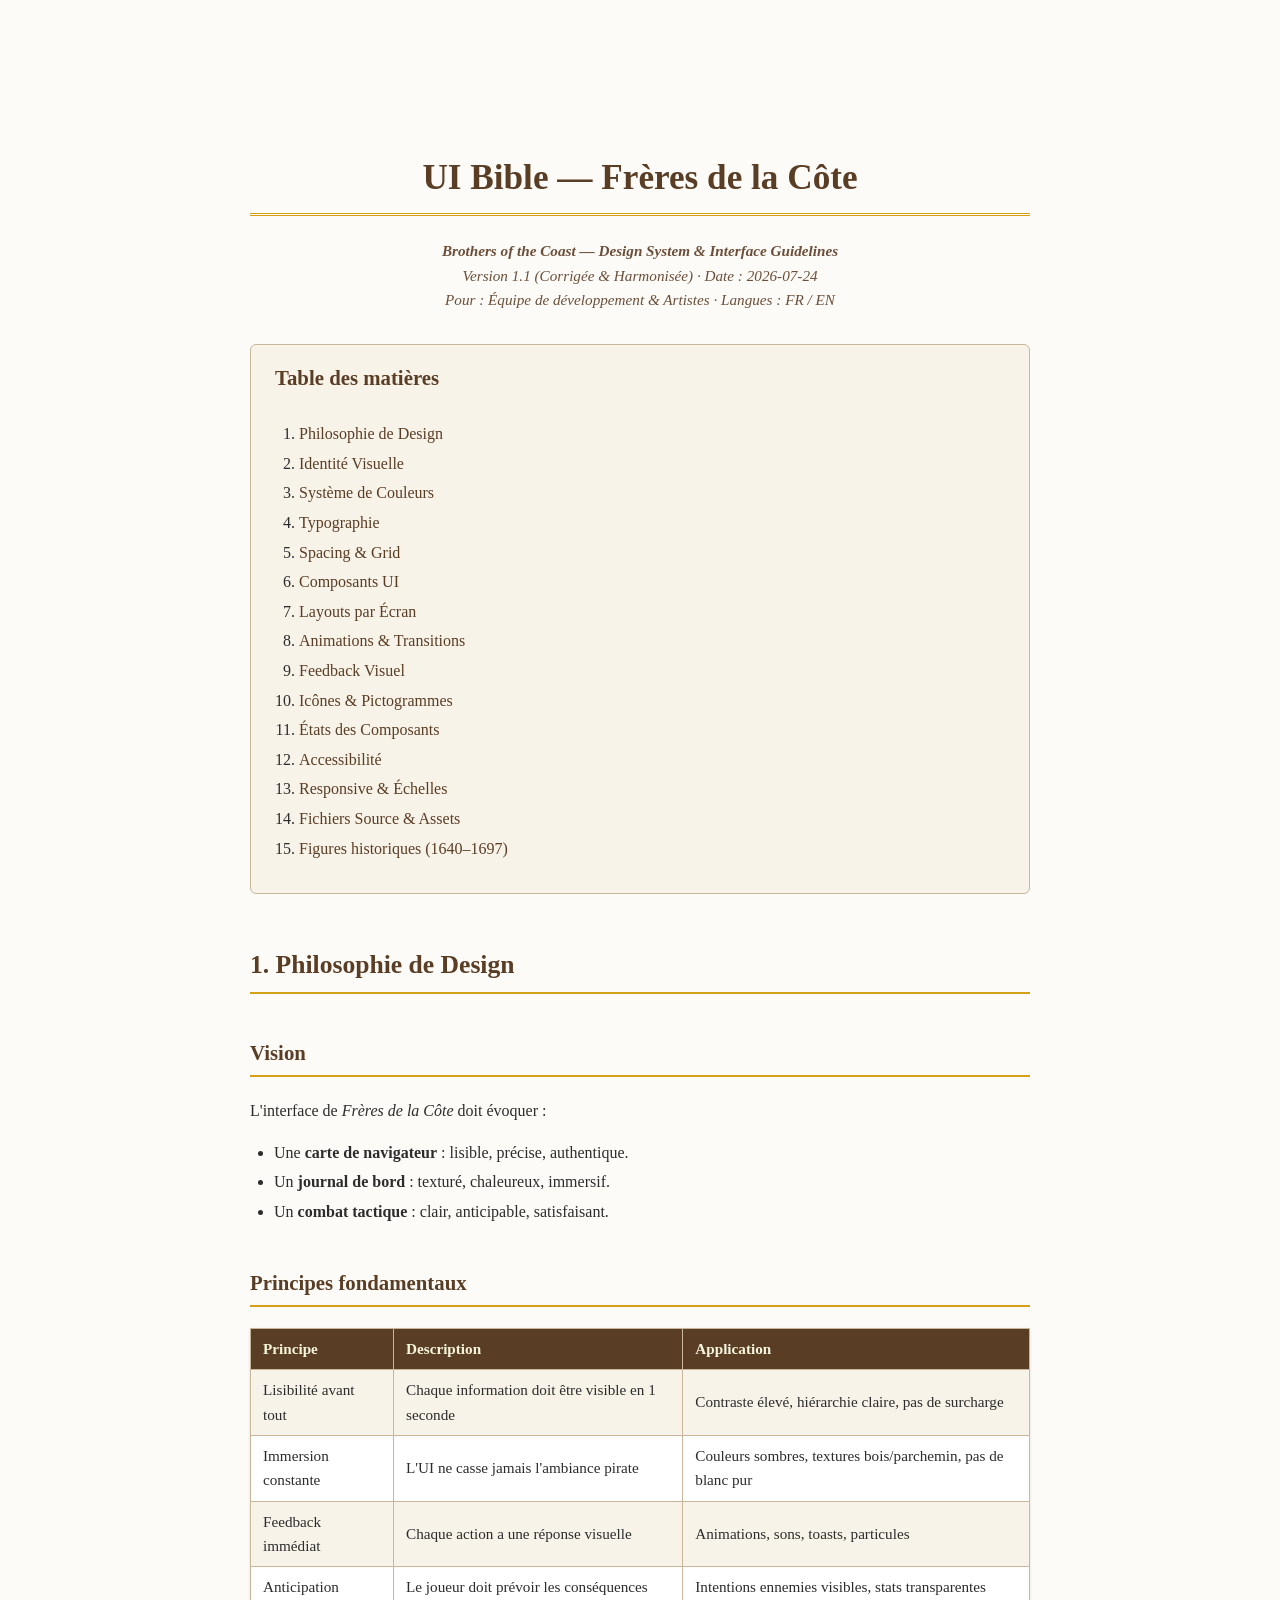
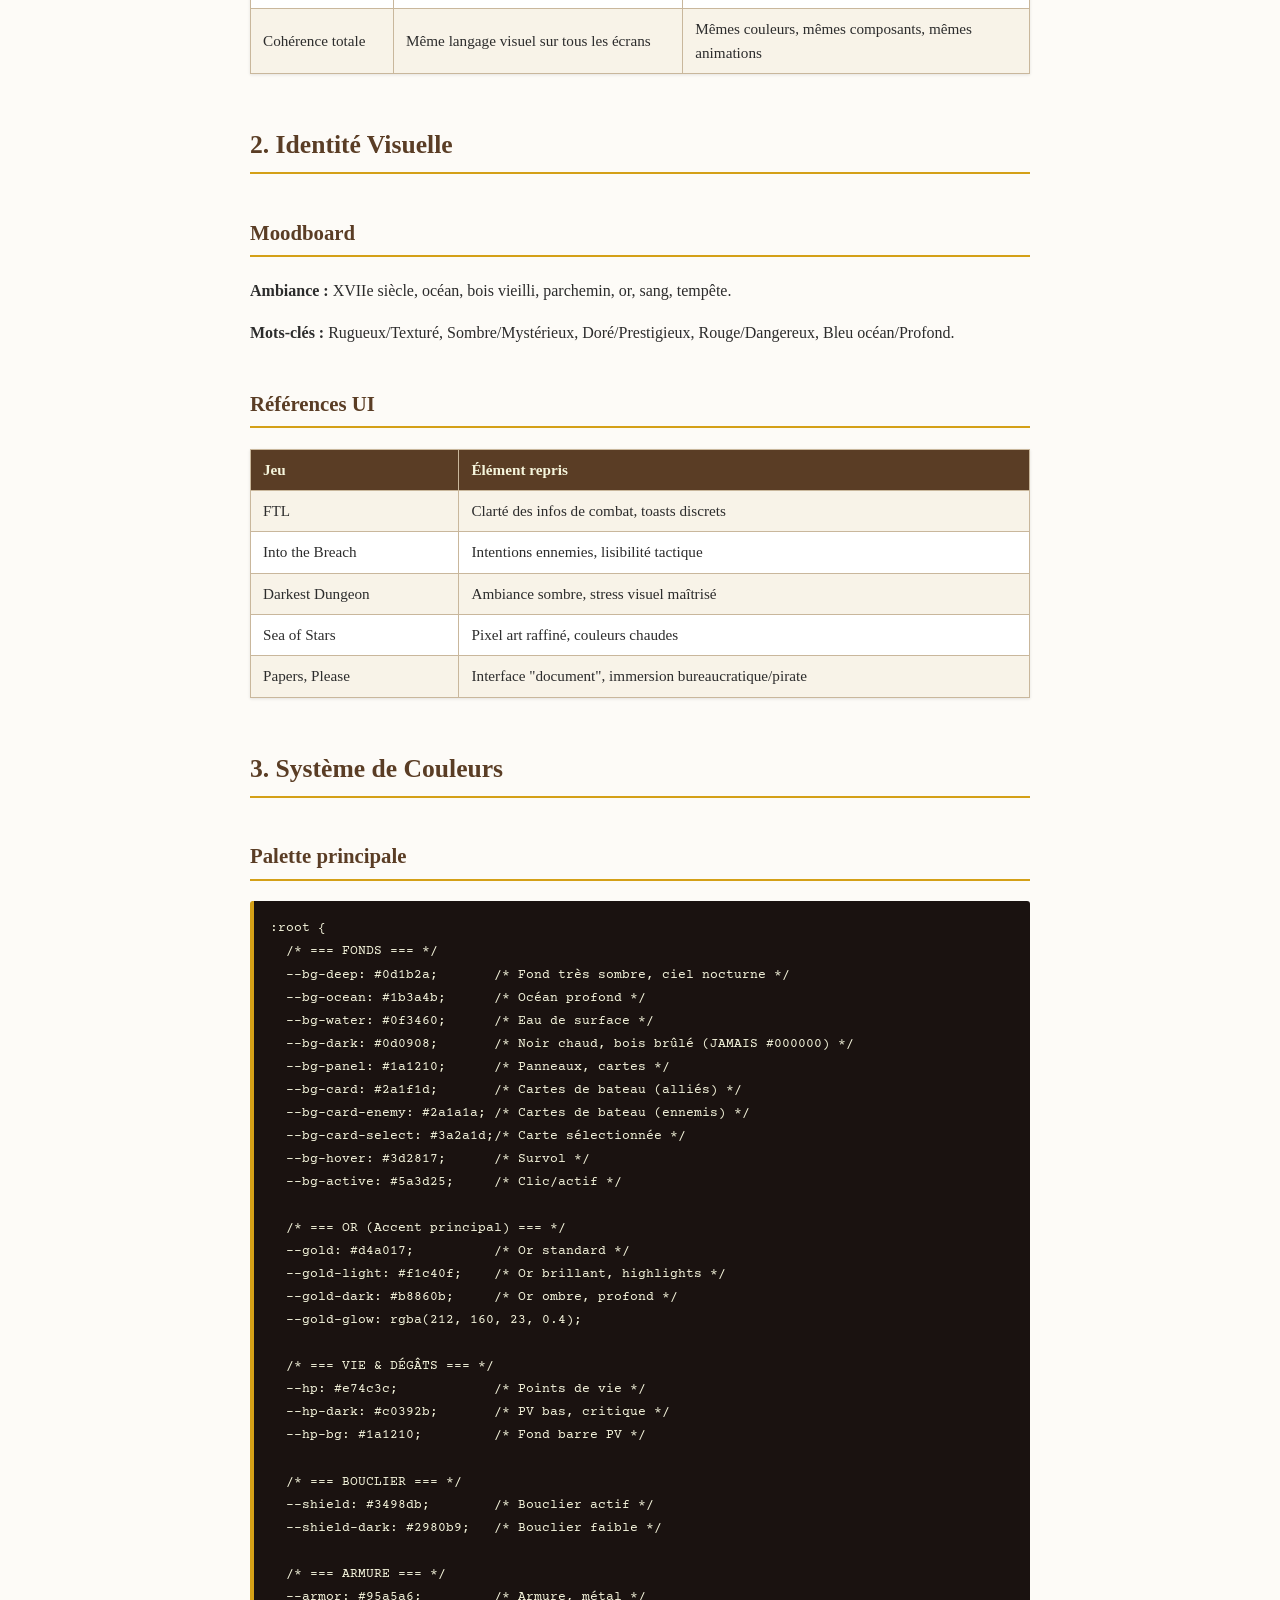
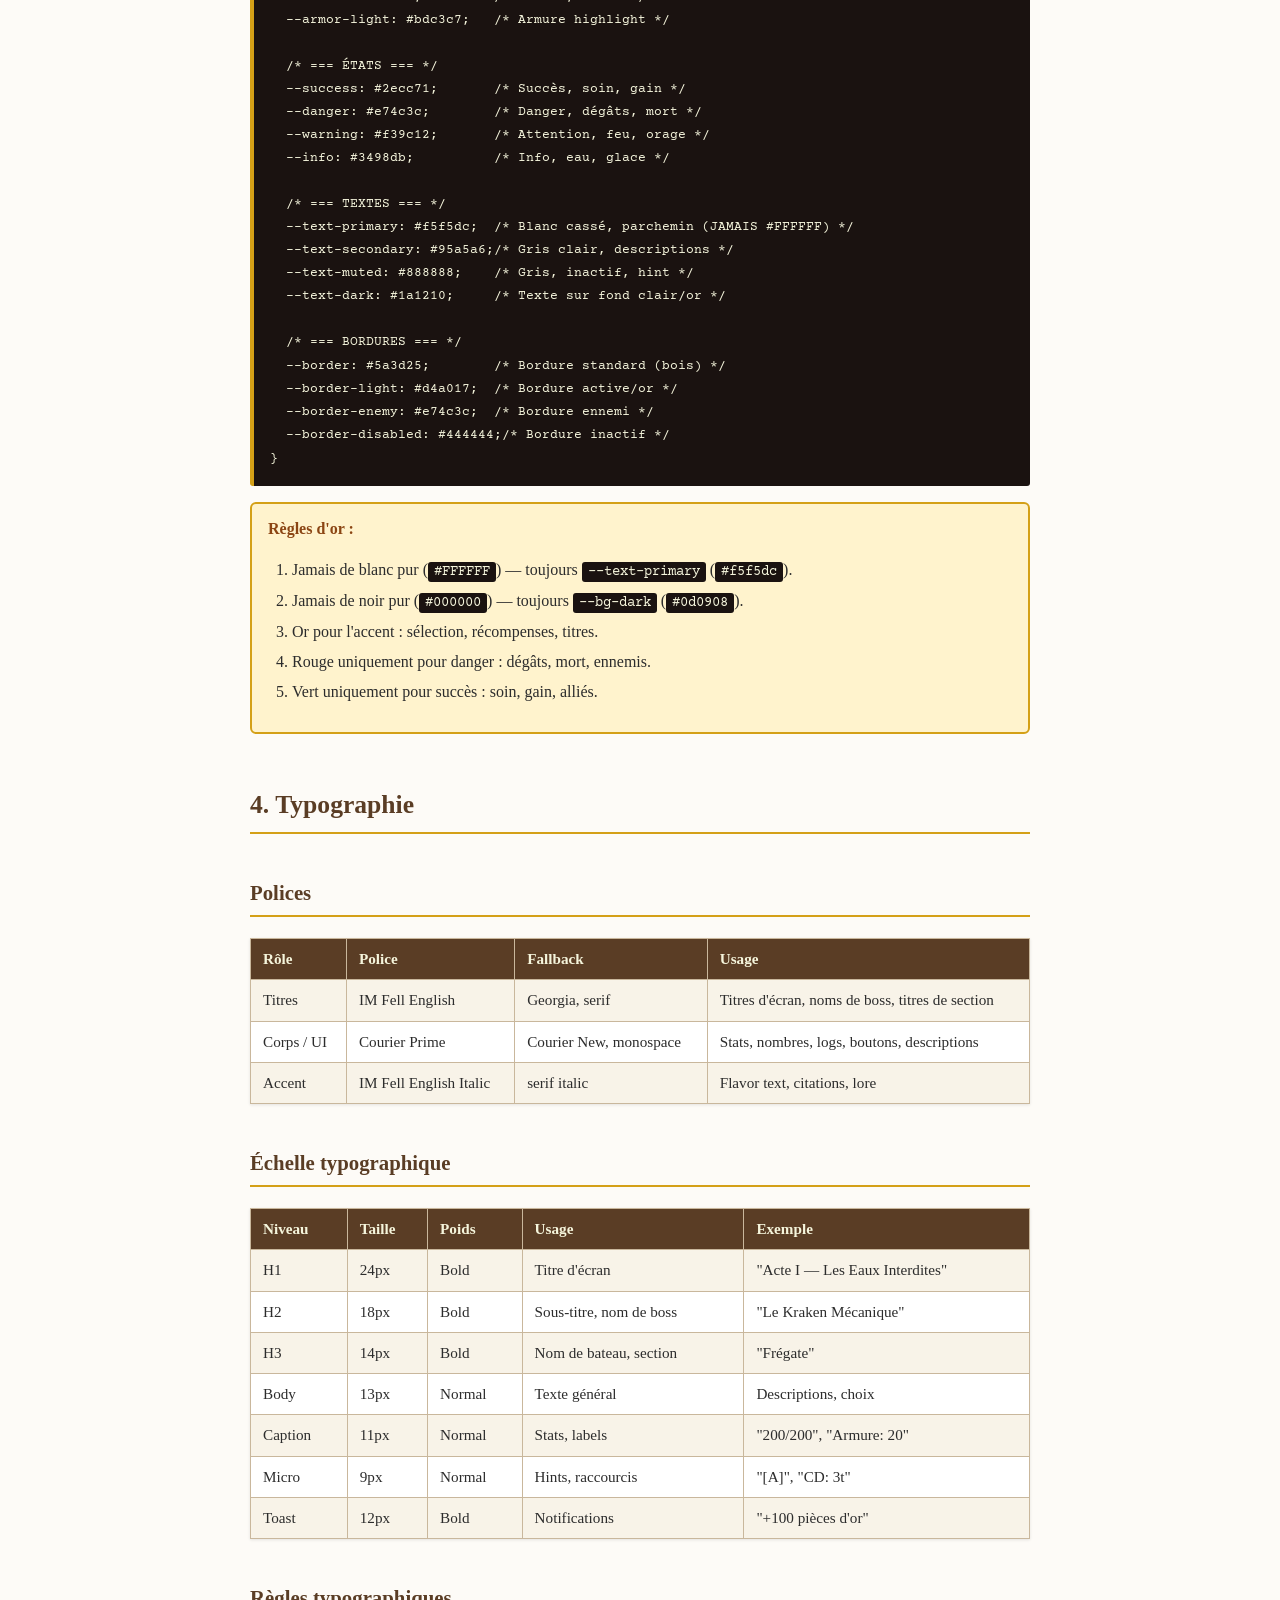
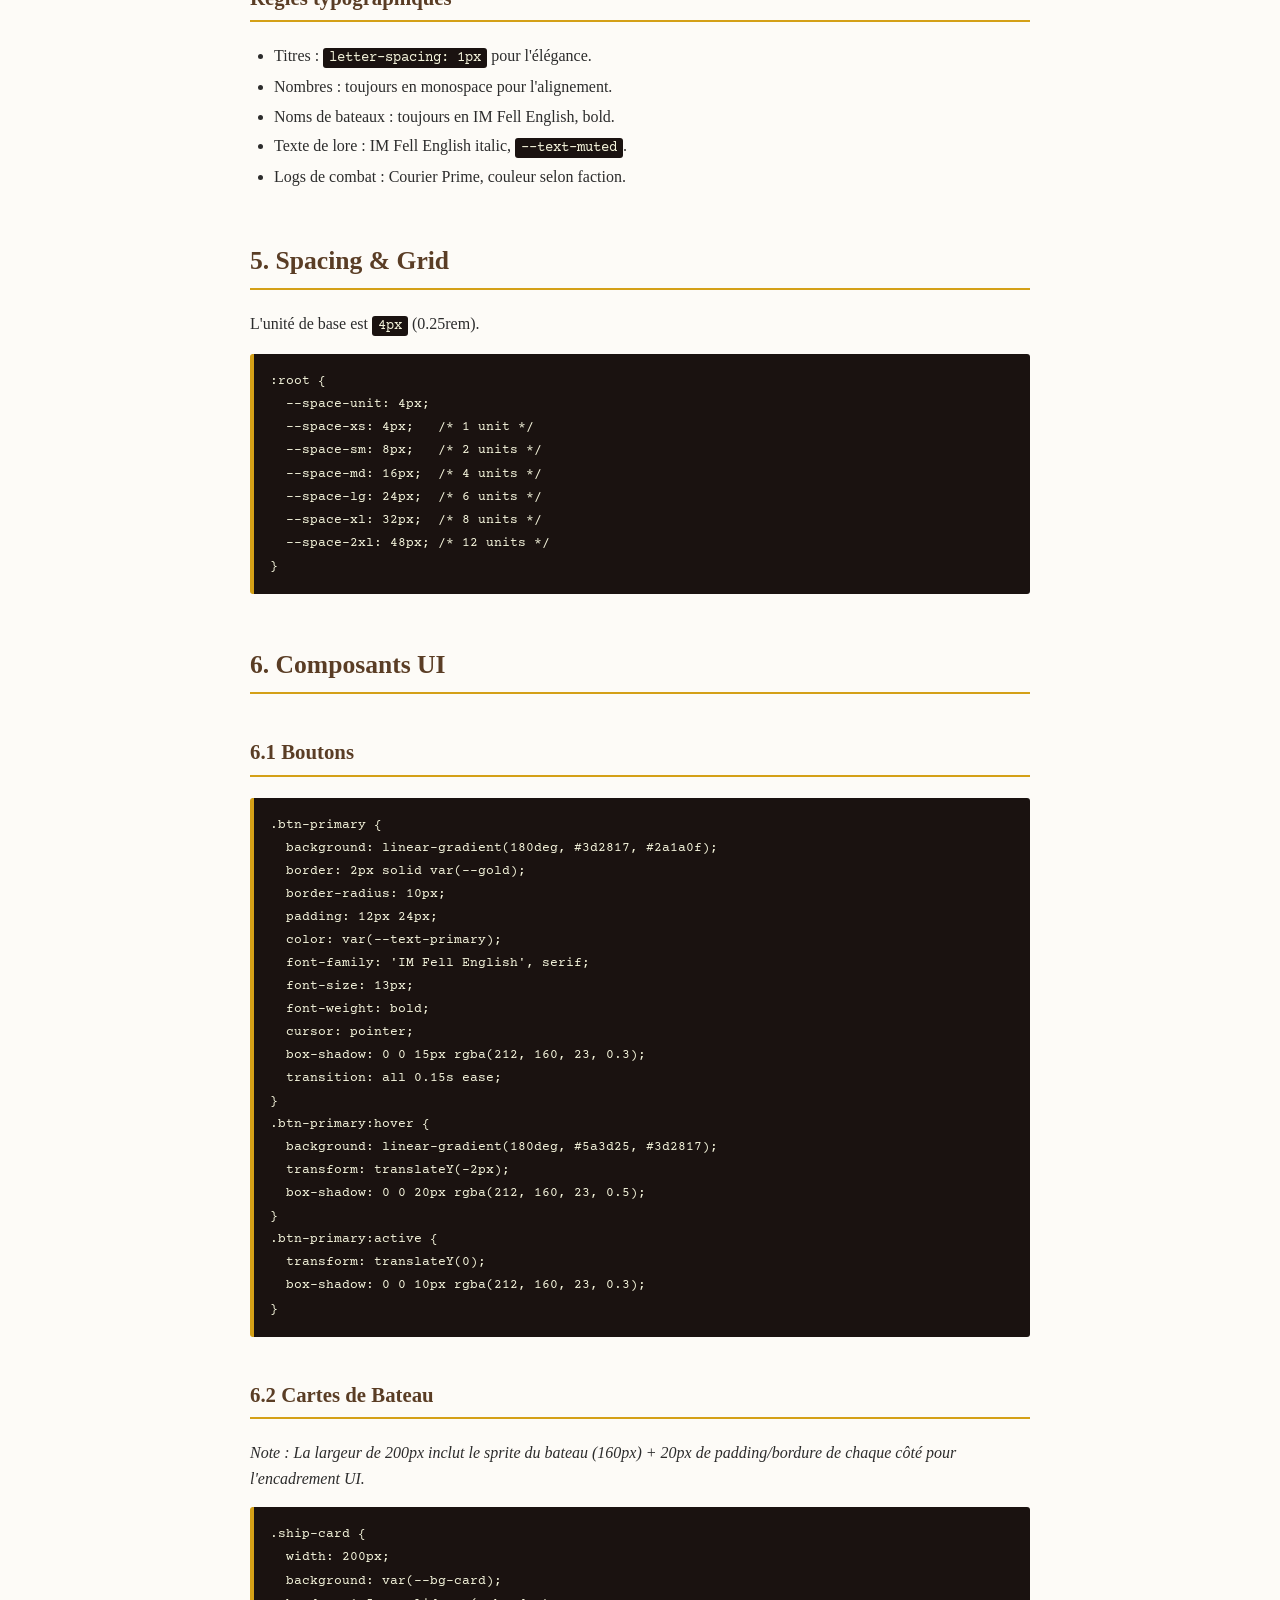
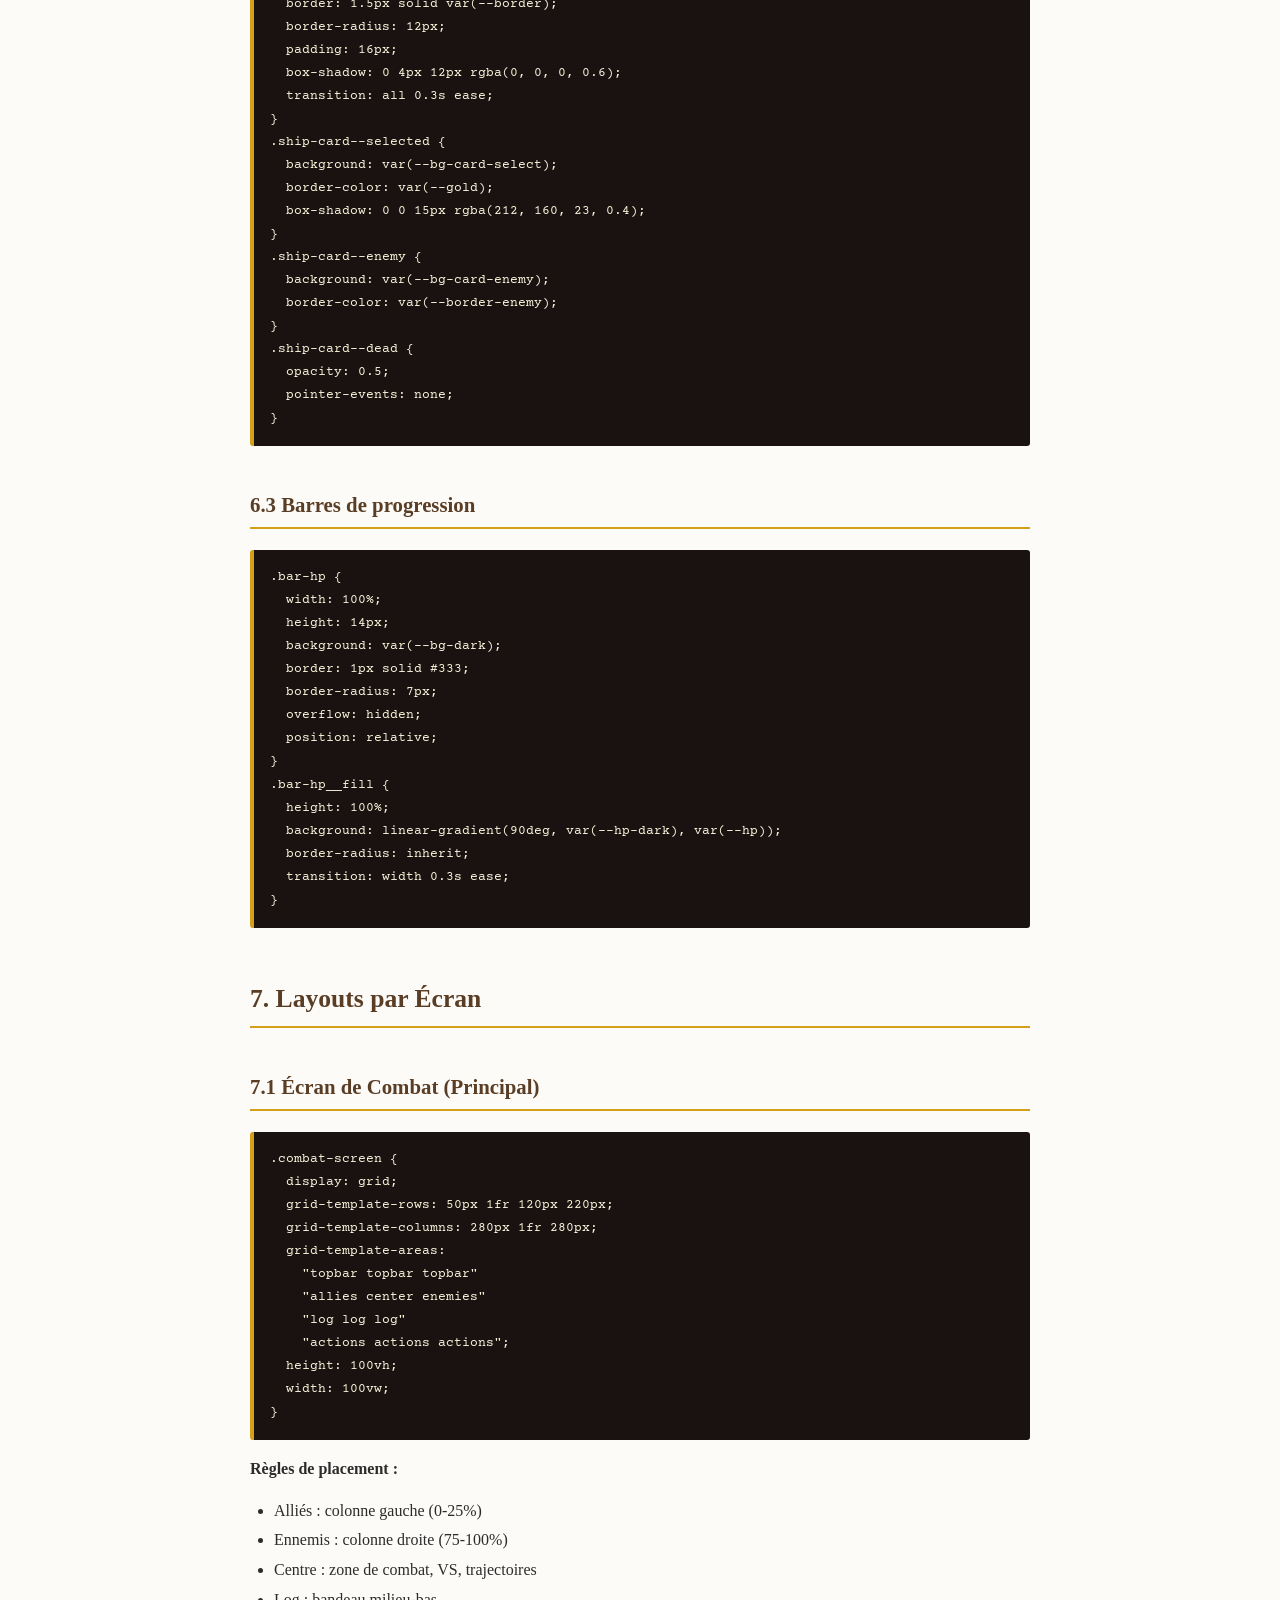
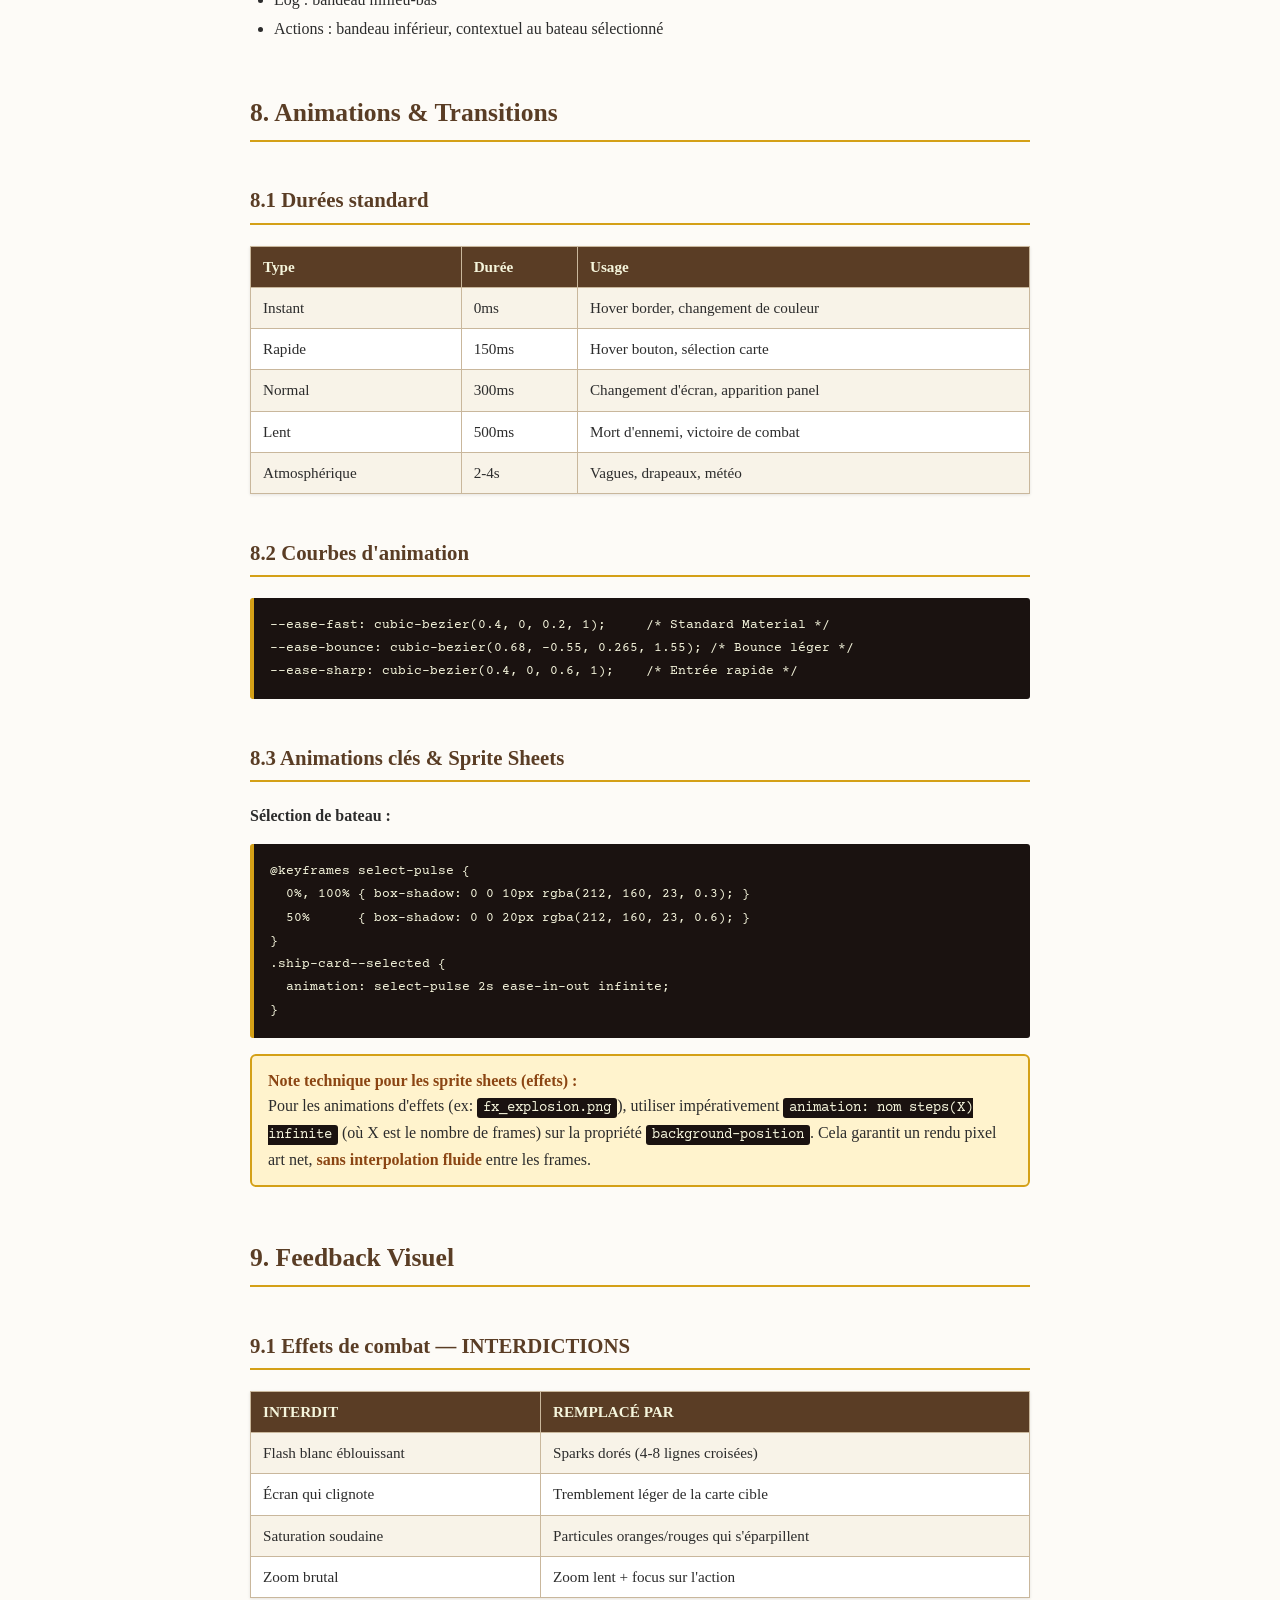
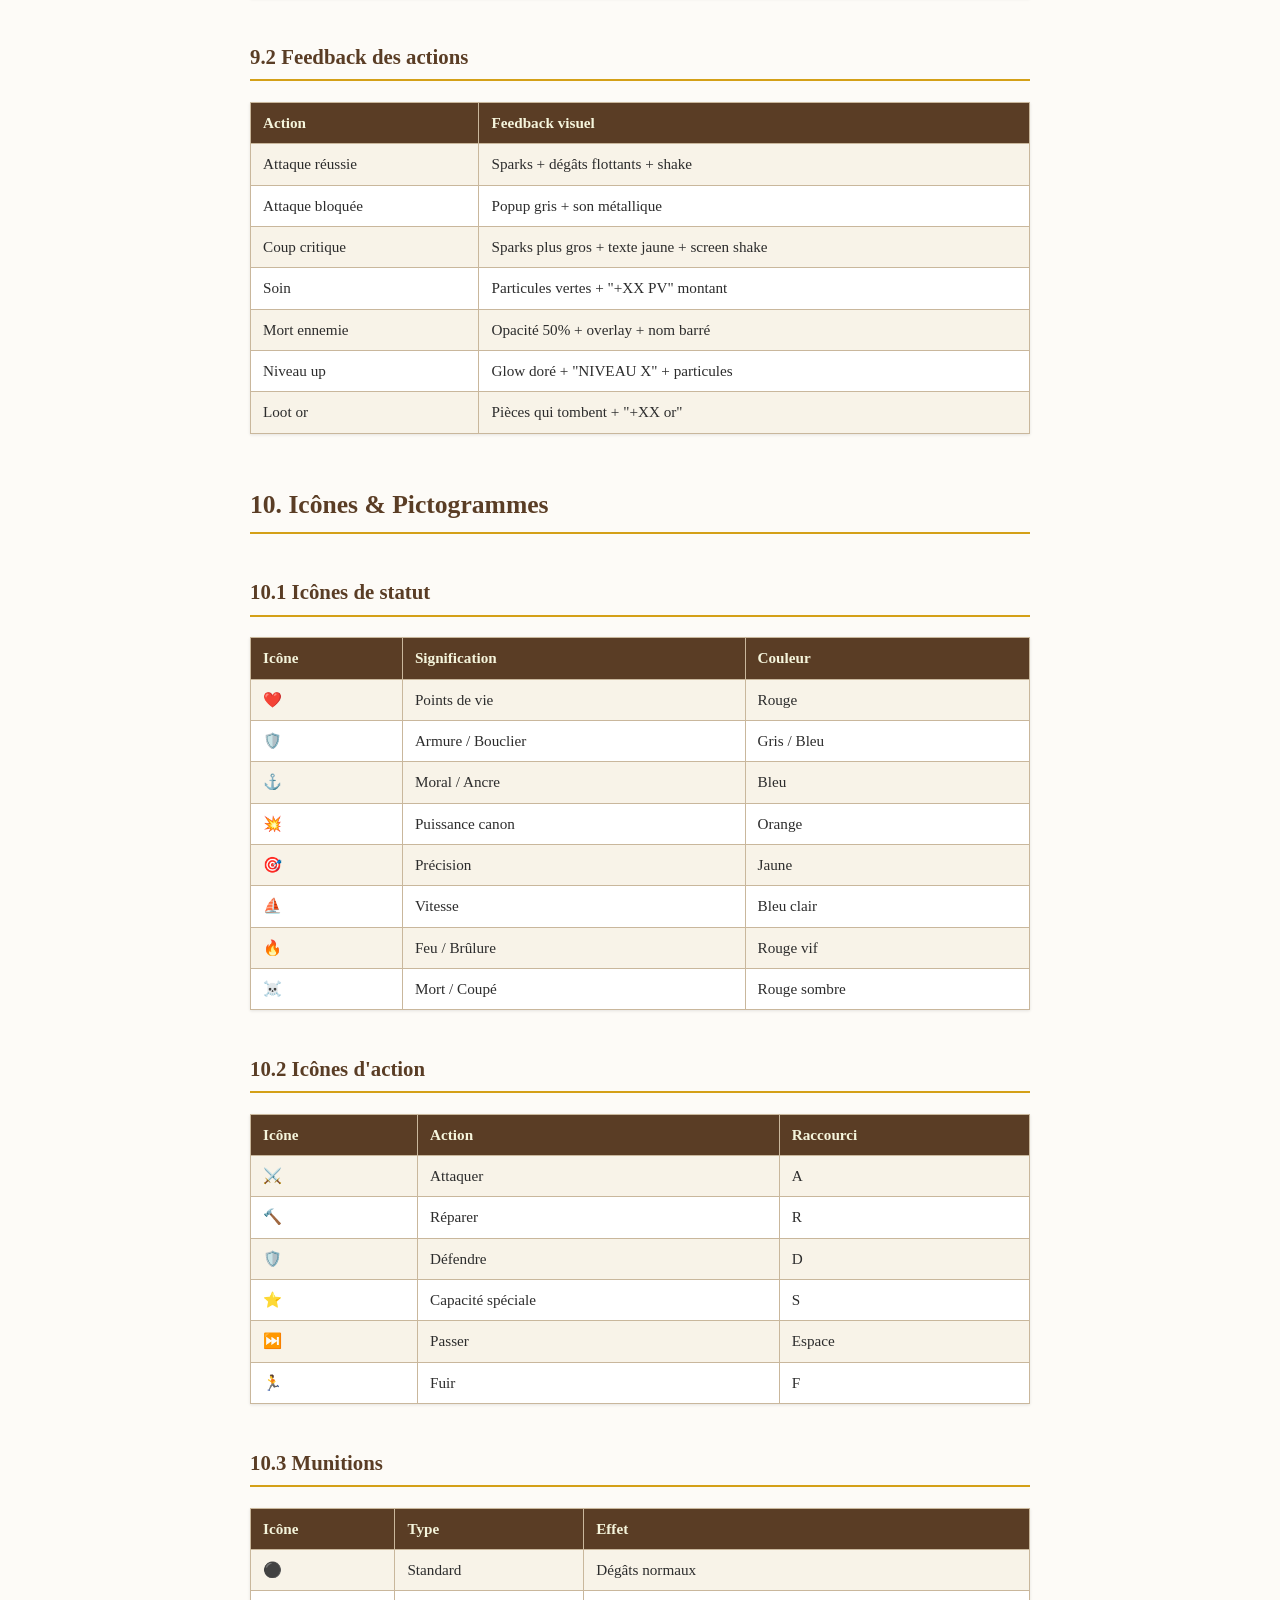
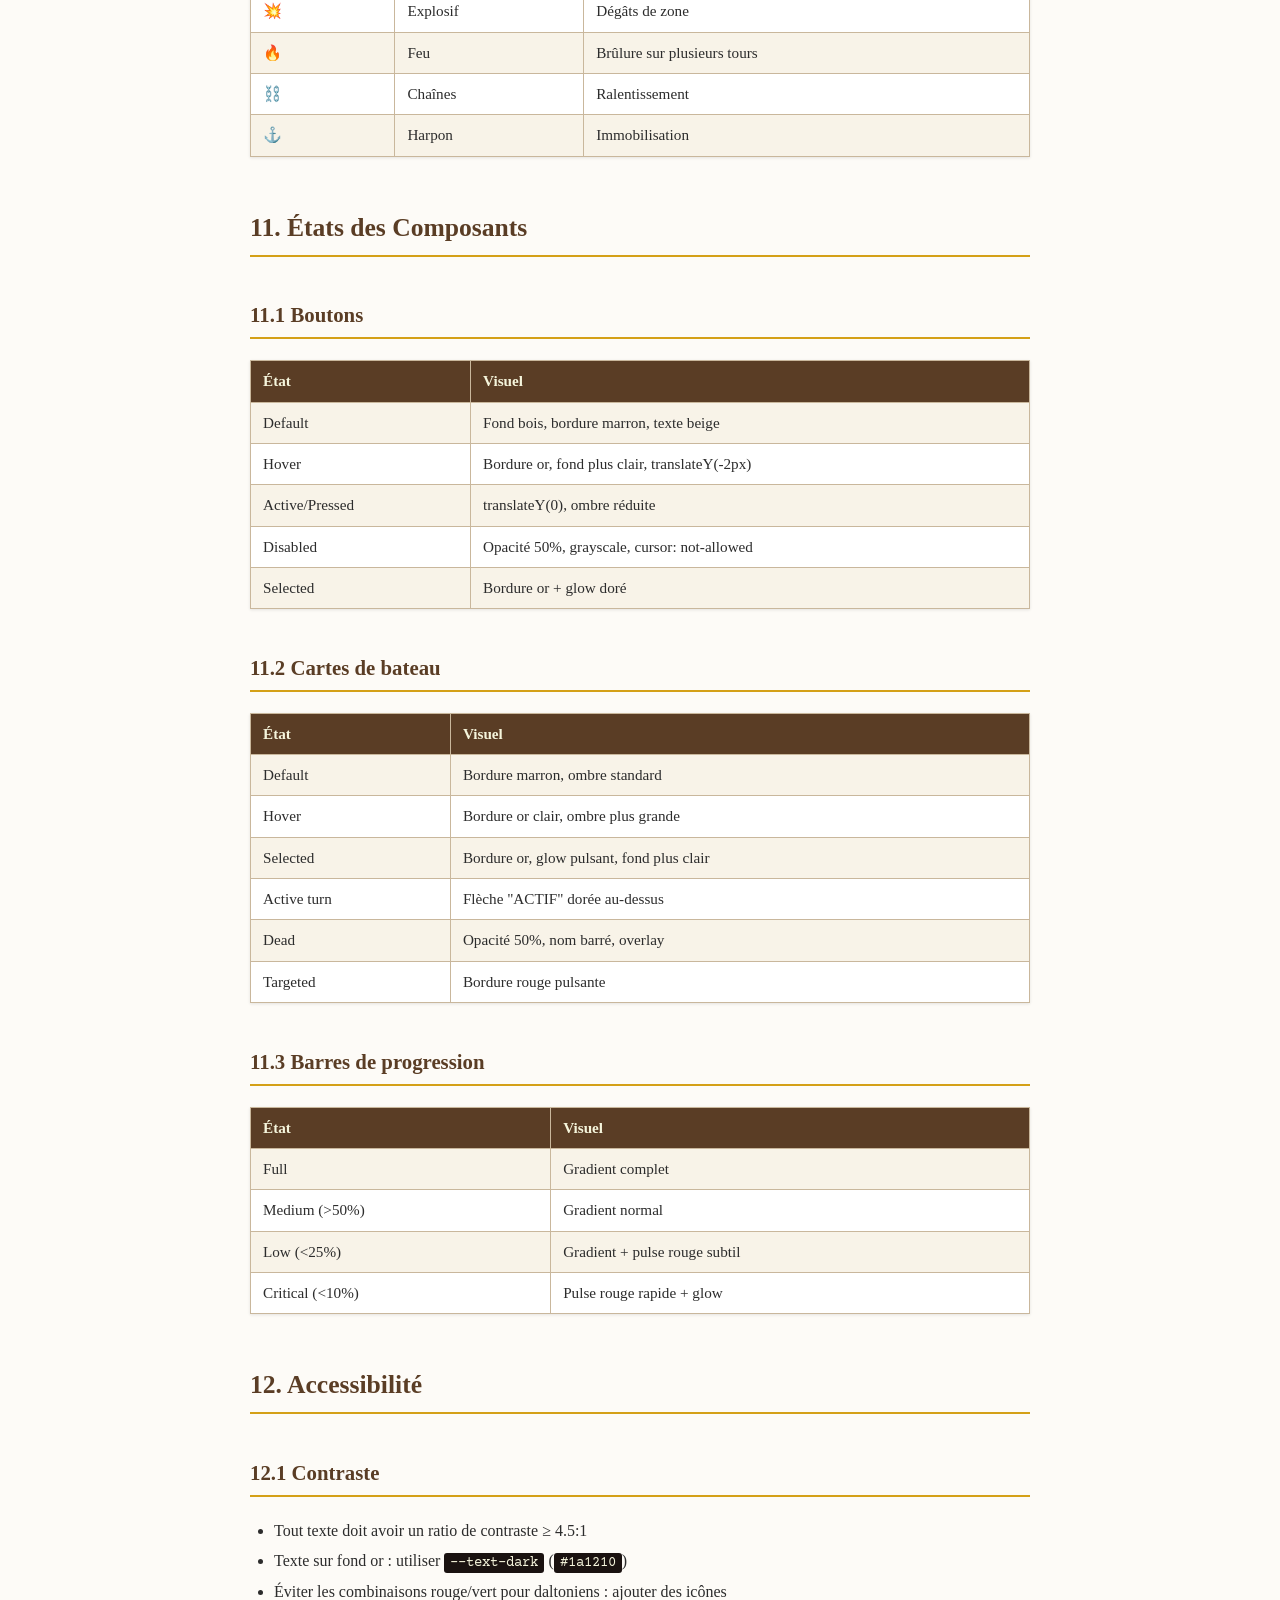
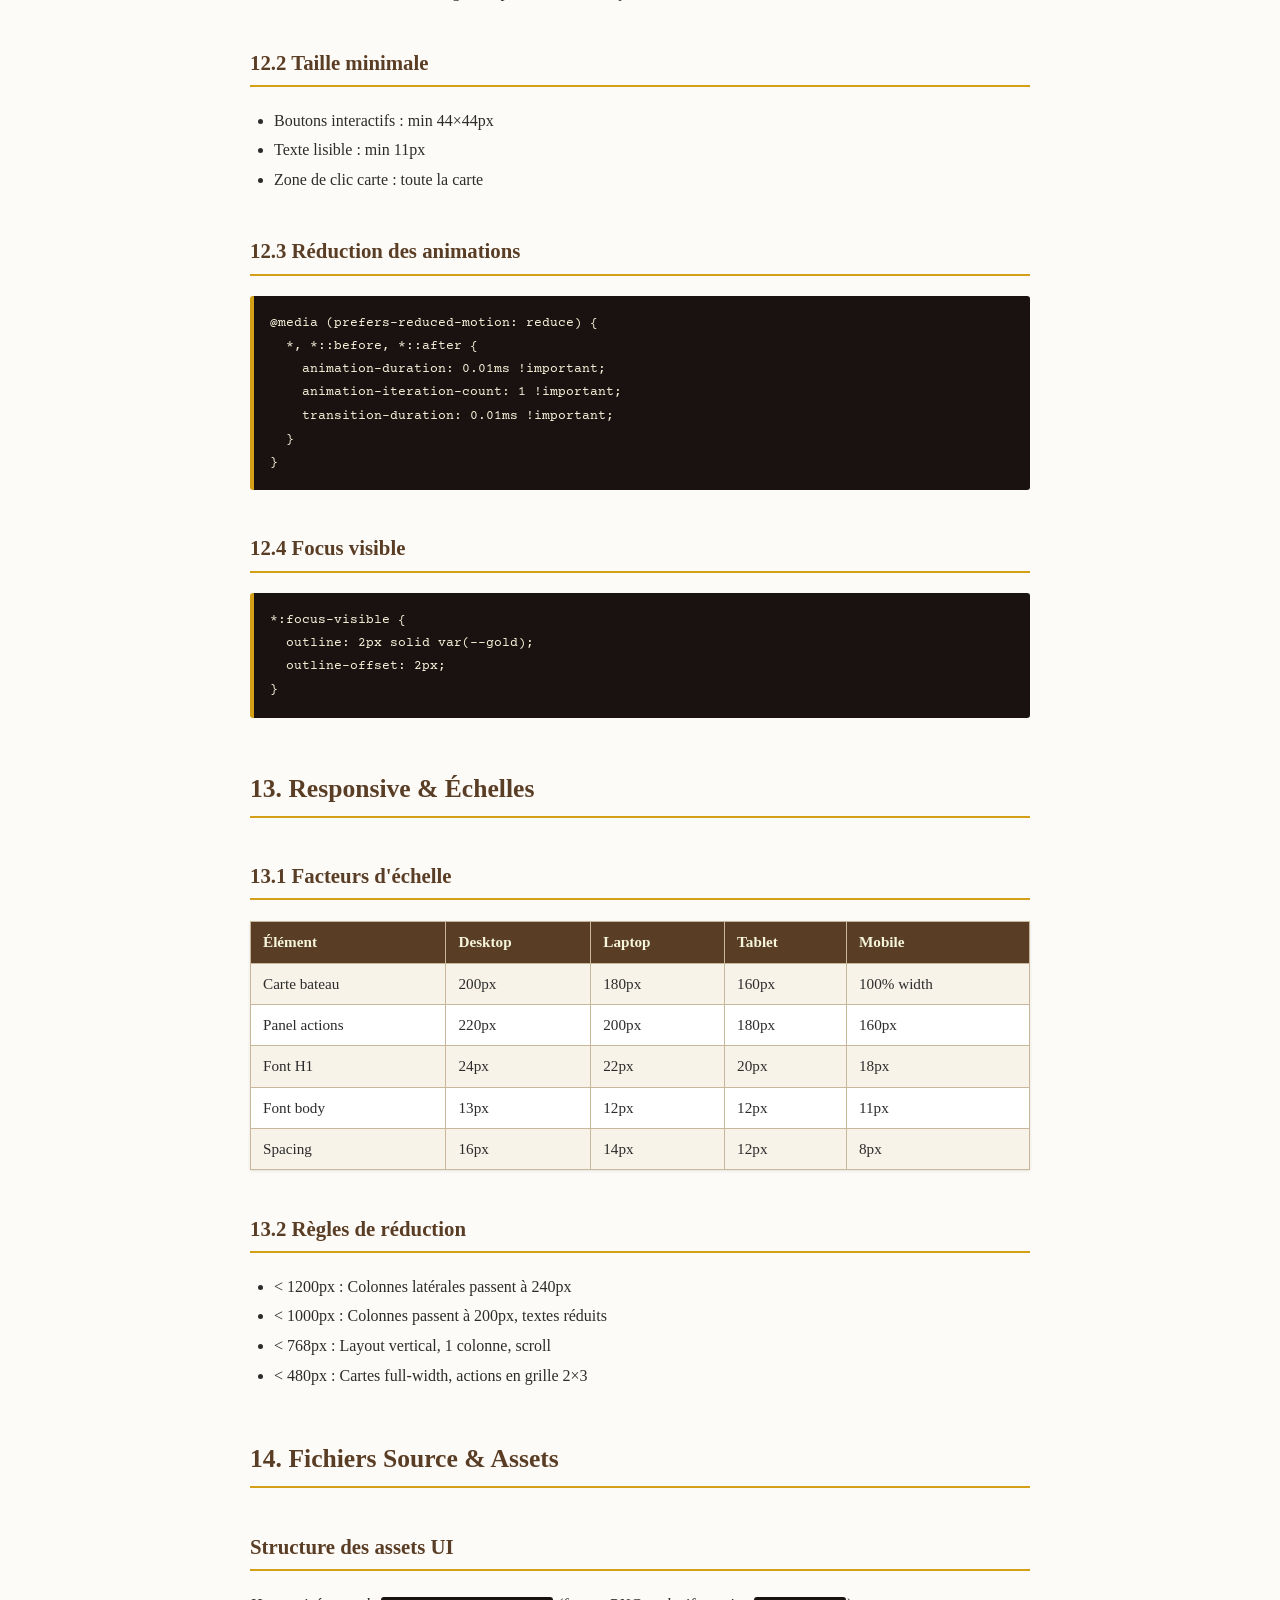
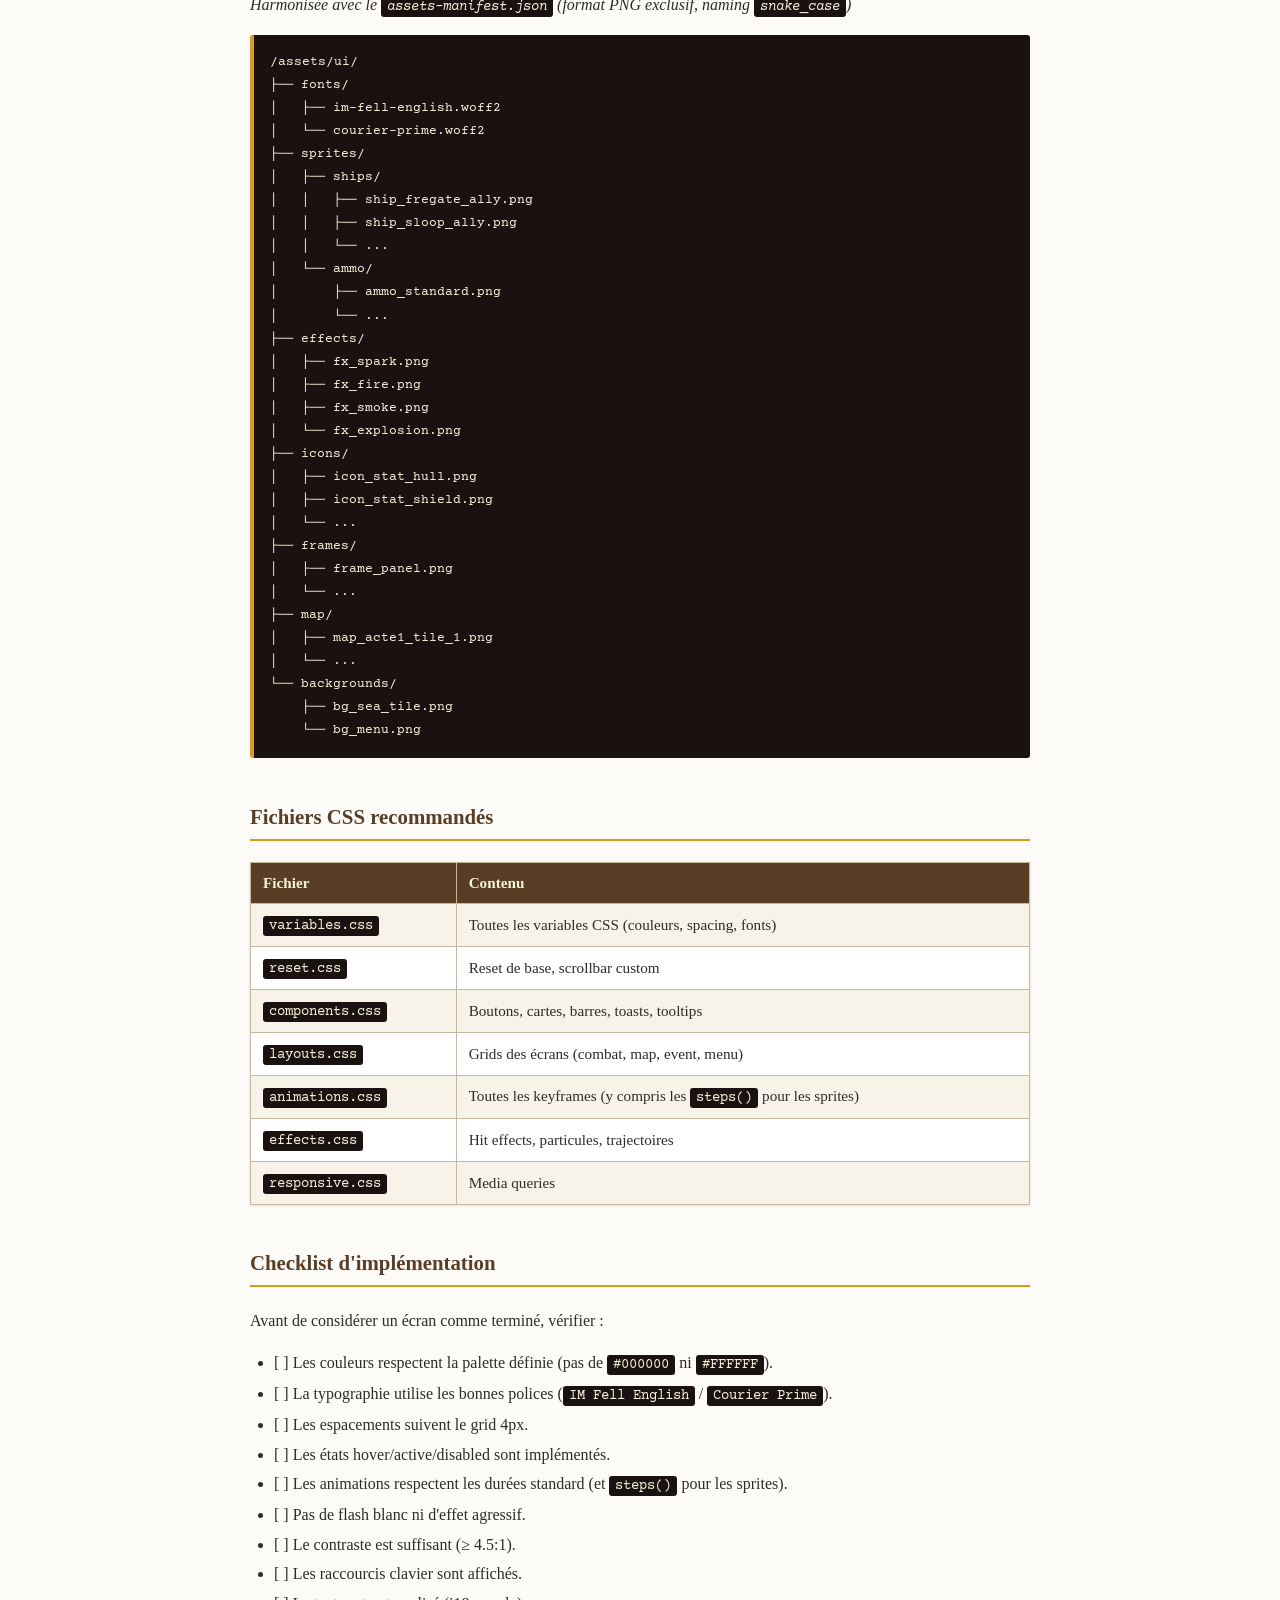
==== commit 119f37e0: "Bible : section 15 — Figures historiques (1640-1697) Section documentaire, pas prescriptive : elle d" ====
--- a/bible.html
+++ b/bible.html
@@ -130,6 +130,7 @@
     <li><a href="#s12">Accessibilité</a></li>
     <li><a href="#s13">Responsive & Échelles</a></li>
     <li><a href="#s14">Fichiers Source & Assets</a></li>
+    <li><a href="#s15">Figures historiques (1640–1697)</a></li>
   </ol>
 </div>
 
@@ -593,6 +594,215 @@
   <li>[ ] Le layout est testé en 1920×1080 et 1366×768.</li>
 </ul>
 
+
+<h2 id="s15">15. Figures historiques (1640–1697)</h2>
+
+<p><em>Section documentaire. Elle ne prescrit aucune mécanique : elle fournit la
+matière historique dans laquelle puiser des officiers, des événements et des
+fins de campagne, et le « pourquoi » des systèmes existants.</em></p>
+
+<h3>15.1 Le contexte, sans cours d'histoire</h3>
+
+<p><strong>Quatre puissances, une seule mer.</strong> Au XVII<sup>e</sup> siècle,
+l'Espagne considère les Caraïbes comme sa propriété exclusive : c'est elle qui a
+« découvert » les Indes, et le pape a partagé le monde entre elle et le Portugal.
+La France, l'Angleterre et les Provinces-Unies ne l'acceptent pas, mais aucune
+n'a les moyens d'une guerre navale permanente à six mille kilomètres de chez
+elle. Toutes trois adoptent donc la même solution : laisser des particuliers
+faire la guerre à leur place, à leurs frais, contre une part du butin.</p>
+
+<p><strong>La lettre de marque, ou commission.</strong> C'est le document qui
+sépare le corsaire du pirate. Un gouverneur — celui de la Tortue, celui de la
+Jamaïque — délivre l'autorisation d'attaquer les navires d'une nation nommée.
+Avec elle, le butin se revend légalement au port, le navire se radoube, l'équipage
+se recrute au grand jour. Sans elle, ou en attaquant un pavillon qu'elle ne
+couvre pas, on est un hors-la-loi que toutes les marines peuvent pendre. La
+valeur juridique de ces commissions est souvent douteuse — certaines sont
+périmées, achetées, ou délivrées par un gouverneur qui outrepasse ses pouvoirs —
+mais elle suffit en pratique tant que la métropole ferme les yeux.</p>
+
+<p><strong>Un statut délibérément flou.</strong> Les flibustiers ne sont ni une
+marine ni des bandits : ils sont l'outil que l'on utilise en temps de guerre et
+que l'on désavoue en temps de paix. La même expédition peut être un service rendu
+à l'État un mois et un crime le mois suivant, selon un traité signé en Europe
+dont la nouvelle mettra trois mois à traverser l'Atlantique. Henry Morgan pille
+Panamá en 1671 alors que l'Angleterre vient de faire la paix avec l'Espagne : il
+est arrêté, envoyé à Londres — puis anobli et renvoyé aux Antilles comme
+lieutenant-gouverneur.</p>
+
+<p><strong>La fermeture, après 1697.</strong> Le traité de Ryswick met fin à la
+guerre de la Ligue d'Augsbourg et reconnaît la souveraineté française sur la
+partie occidentale de Saint-Domingue. Les puissances n'ont plus besoin
+d'auxiliaires officieux : elles ont désormais des colonies à protéger, des
+plantations à faire tourner et des marines de guerre permanentes. Le flibustier
+cesse d'être utile et devient une nuisance. Ceux qui ne se reconvertissent pas —
+en planteurs, en officiers du roi, en colons — basculent dans la piraterie pure,
+celle de l'âge d'or anglais, et seront traqués.</p>
+
+<div class="rule-box">
+  <strong>Ce que ce contexte explique dans le jeu.</strong>
+  <ul>
+    <li><strong>La légitimité</strong> n'est pas une jauge de moralité : c'est
+      l'état de votre commission. Elle décide si un port vous radoube ou vous
+      canonne, si votre prise se vend au prix fort ou à vil prix au receleur.</li>
+    <li><strong>La chasse-partie</strong> n'est pas un menu d'options : c'est le
+      contrat réel que ces équipages rédigeaient et votaient avant chaque
+      expédition, parce que personne ne leur versait de solde.</li>
+    <li><strong>« Pas de prise, pas de paye »</strong> n'est pas une contrainte
+      de game design : c'est le principe économique fondateur de la flibuste.
+      Aucun butin, aucun salaire — pour personne, capitaine compris.</li>
+    <li><strong>Le calendrier qui court vers 1697</strong> n'est pas une horloge
+      arbitraire : c'est la fenêtre historique réelle pendant laquelle ce métier
+      a été possible.</li>
+  </ul>
+</div>
+
+<h3>15.2 Précautions de lecture</h3>
+
+<p><strong>Une source domine tout.</strong> L'essentiel de ce que l'on sait des
+flibustiers vient d'un seul livre : celui d'Alexandre Exquemelin (1678). Il y
+était, mais il écrit pour être lu, arrondit les chiffres et noircit volontiers
+les Français. Les récits les plus spectaculaires — les tortures de L'Olonnais,
+l'exploit de Pierre Le Grand — reposent sur lui seul et ne sont corroborés par
+rien. Les fiches ci-dessous signalent ce qui est documenté et ce qui est
+probablement de la légende.</p>
+
+<p><strong>Sur l'esclavage.</strong> Ces hommes vivaient dans une économie
+esclavagiste, en profitaient, et plusieurs y ont directement participé — Du Casse
+a fait carrière dans la traite avant de devenir gouverneur. Le mythe d'une utopie
+libertaire est partiellement vrai (le contrat, le vote, les indemnités) et
+partiellement faux. Conformément au parti pris du projet : ne pas l'effacer, ne
+pas en faire un système à optimiser.</p>
+
+<h3>15.3 Inspiration directe — officiers, événements, fins de campagne</h3>
+
+<p>Ces neuf figures portent chacune une mécanique déjà présente dans le jeu, ou
+une décision que le joueur doit prendre. Elles peuvent servir de modèle à un
+officier nommé, de trame à un événement de partie, ou de fin de campagne.</p>
+
+<table>
+  <tr><th style="width:16%">Figure</th><th style="width:44%">Contexte et fait marquant</th><th style="width:12%">Destin</th><th style="width:28%">Usage possible</th></tr>
+
+  <tr>
+    <td><strong>Henry Morgan</strong><br><em>c. 1635–1688</em><br>gallois</td>
+    <td>Chef des flibustiers de Port Royal sous commission anglaise. Prend Porto Bello (1668), Maracaïbo (1669), puis traverse l'isthme et pille Panamá (1671) — alors que Londres vient de signer la paix avec Madrid.</td>
+    <td>Ambigu</td>
+    <td>L'illustration parfaite de la <strong>légitimité</strong> : arrêté puis anobli, il finit lieutenant-gouverneur de la Jamaïque et fait pendre ses anciens compagnons. Modèle de fin de campagne « passer du côté de l'ordre ».</td>
+  </tr>
+
+  <tr>
+    <td><strong>Nikolaas van Hoorn</strong><br><em>c. 1635–1683</em><br>hollandais</td>
+    <td>Rejoint de Graaf et Grammont pour la prise de Vera Cruz (1683), l'un des plus gros coups de la période. Le partage tourne mal : il se querelle avec de Graaf sur les parts, les deux hommes se battent en duel.</td>
+    <td>Tragique</td>
+    <td>Blessé au poignet, il meurt de gangrène quinze jours plus tard. <strong>Événement de chasse-partie</strong> par excellence : le contrat mal rédigé qui tue son homme. À utiliser pour un litige de partage après une grosse prise.</td>
+  </tr>
+
+  <tr>
+    <td><strong>Alexandre Exquemelin</strong><br><em>c. 1645–ap. 1707</em><br>français ou flamand</td>
+    <td>Arrivé à la Tortue comme engagé, vendu, puis affranchi ; devient chirurgien parmi les flibustiers. Publie en 1678 <em>Histoire des aventuriers flibustiers</em>, source primaire de presque tout ce que l'on sait d'eux. Repart pour Carthagène en 1697.</td>
+    <td>Légendaire</td>
+    <td>Modèle direct de l'<strong>officier chirurgien</strong> (le poste d'Ozanne). Aussi : le narrateur possible de l'encyclopédie, ou un officier qui « tient le journal » et dont la survie conditionne le récit de fin de partie.</td>
+  </tr>
+
+  <tr>
+    <td><strong>Laurens de Graaf</strong><br><em>c. 1653–c. 1704</em><br>hollandais</td>
+    <td>Ancien captif des Espagnols — canonnier sur leurs galères — devenu leur adversaire le plus redouté sous le nom de <em>Lorencillo</em>. Vera Cruz (1683), Campêche (1685). Passe ensuite au service de la France.</td>
+    <td>Ambigu</td>
+    <td>Modèle d'<strong>officier canonnier</strong> de haut niveau, et de trajectoire : le prisonnier devenu maître. Sa fin obscure en Louisiane fournit une fin de campagne « partir ailleurs » plutôt que se ranger ou mourir.</td>
+  </tr>
+
+  <tr>
+    <td><strong>Michel de Grammont</strong><br><em>c. 1645–1686</em><br>français</td>
+    <td>Gentilhomme passé à la flibuste. Maracaïbo (1678), Vera Cruz (1683), Campêche (1685). Nommé lieutenant du roi pour les côtes de Saint-Domingue — la reconnaissance officielle qu'il cherchait.</td>
+    <td>Ambigu</td>
+    <td>Appareille avant de prendre son poste et <strong>disparaît en mer</strong>, sans trace. Fin de campagne où la reconnaissance arrive trop tard ; ou événement : la commission qu'on obtient enfin et qu'on n'aura jamais le temps d'exercer.</td>
+  </tr>
+
+  <tr>
+    <td><strong>Jean-Baptiste Du Casse</strong><br><em>1646–1715</em><br>français</td>
+    <td>Négrier de la Compagnie du Sénégal, puis gouverneur de Saint-Domingue (1691–1703). Mène les flibustiers à Carthagène en 1697 aux côtés de l'escadre du roi ; l'amiral de Pointis les floue sur le partage, ils retournent piller la ville pour se payer.</td>
+    <td>Légendaire</td>
+    <td>Finit lieutenant-général des armées navales et chevalier de la Toison d'or. <strong>Fin de campagne « entrer dans la marine du roi »</strong>, et rappel que cette respectabilité s'est bâtie sur la traite : à présenter pour ce que c'est.</td>
+  </tr>
+
+  <tr>
+    <td><strong>Edward Mansvelt</strong><br><em>† c. 1667</em><br>hollandais</td>
+    <td>Prédécesseur de Morgan à la tête des flibustiers de Port Royal. Tente vers 1666 d'établir sur l'île de la Providence une base <strong>indépendante</strong> des couronnes anglaise et espagnole — une colonie de flibustiers qui ne dépendrait de personne.</td>
+    <td>Tragique</td>
+    <td>Le projet meurt avec lui, capturé par les Espagnols. <strong>Fin de campagne alternative</strong> : refuser à la fois le pardon et la piraterie, et tenter la république de flibuste. L'Histoire dit qu'elle échoue — le jeu n'est pas obligé de le dire d'avance.</td>
+  </tr>
+
+  <tr>
+    <td><strong>Raveneau de Lussan</strong><br><em>né en 1663</em><br>français</td>
+    <td>Engagé devenu flibustier en 1684, il fait la campagne du Pacifique et revient par voie de terre à travers le Nicaragua. Publie son journal en 1689. Homme dévot, il explique s'être fait flibustier pour éteindre ses dettes.</td>
+    <td>Ambigu</td>
+    <td>Rentre en France avec sa part et s'arrête. <strong>Fin de campagne « se retirer à temps »</strong> — la seule qui ne soit ni une mort ni une trahison. Aussi : modèle de matelot promouvable qui tient les comptes.</td>
+  </tr>
+
+  <tr>
+    <td><strong>François l'Olonnais</strong><br><em>c. 1630–c. 1668</em><br>français</td>
+    <td>Engagé aux Antilles, puis boucanier et flibustier de la Tortue. Sac de Maracaïbo et Gibraltar (1667). Sa réputation de cruauté est largement bâtie par Exquemelin, seule source des épisodes les plus atroces.</td>
+    <td>Tragique</td>
+    <td>Naufragé au Darién, il y est tué par les Kunas. Illustration de la clause <strong>« pas de quartier »</strong> : le bonus d'abordage payé par une réputation qui ne laisse plus aucune reddition possible — y compris la sienne.</td>
+  </tr>
+</table>
+
+<h3>15.4 Couleur d'ambiance — encyclopédie, rumeurs, noms de navires</h3>
+
+<p>Ces quatre figures sont trop mal documentées, trop légendaires ou d'une autre
+génération pour porter un officier ou une fin de partie. Elles servent de
+matière : entrées d'encyclopédie, récits de taverne, noms de navires ou de
+prises, rumeurs entendues au port.</p>
+
+<table>
+  <tr><th style="width:16%">Figure</th><th style="width:44%">Contexte et fait marquant</th><th style="width:12%">Destin</th><th style="width:28%">Usage possible</th></tr>
+
+  <tr>
+    <td><strong>Pierre Le Grand</strong><br><em>date inconnue</em><br>dieppois</td>
+    <td>Avec vingt-huit hommes dans une simple barque, il aborde de nuit le vice-amiral de la flotte espagnole au large du cap Tiburon, et fait saborder son propre bateau pour interdire toute retraite à son équipage.</td>
+    <td>Légendaire</td>
+    <td>Récit d'ouverture d'Exquemelin, <strong>invérifiable et probablement embelli</strong>. Parfait en légende de taverne ou en accroche d'encyclopédie — d'autant que le cap Tiburon est déjà sur la carte.</td>
+  </tr>
+
+  <tr>
+    <td><strong>Bartolomeo el Portugués</strong><br><em>fl. 1660–1670</em><br>portugais</td>
+    <td>Prend une riche prise au large de Cuba, se la fait reprendre, s'évade en flottant sur deux jarres à vin — il ne savait pas nager — et marche dix jours jusqu'au Golfo Triste. Reprend la mer, perd tout à nouveau.</td>
+    <td>Tragique</td>
+    <td>Meurt pauvre. L'anti-légende utile : celui pour qui <strong>rien ne réussit jamais deux fois</strong>. Bon matériau d'événement de malchance ou d'entrée d'encyclopédie sur le prix réel du métier.</td>
+  </tr>
+
+  <tr>
+    <td><strong>Roc Brasiliano</strong><br><em>fl. 1654–1671</em><br>hollandais du Brésil</td>
+    <td>Chassé du Brésil hollandais par la reconquête portugaise, il écume depuis la Jamaïque. Capturé par les Espagnols, il obtient sa libération en leur faisant parvenir une lettre annonçant les représailles d'une flotte qui n'existait pas.</td>
+    <td>Ambigu</td>
+    <td>Disparaît des archives vers 1671, sans qu'on sache comment. Sa violence d'ivrogne est rapportée par Exquemelin seul. <strong>Couleur d'ambiance</strong> : le bluff qui marche, la rumeur au port, un nom de navire ennemi.</td>
+  </tr>
+
+  <tr>
+    <td><strong>Cornelis Jol</strong><br><em>c. 1597–1641</em><br>hollandais</td>
+    <td>Dit <em>Houtebeen</em>, « Jambe-de-bois ». Amiral de la Compagnie hollandaise des Indes occidentales, il traque sans succès les flottes de l'argent, puis enlève Luanda et São Tomé en 1641.</td>
+    <td>Tragique</td>
+    <td>Meurt de fièvre à São Tomé la même année. <strong>Génération précédente</strong> : il appartient à la guerre de course d'État, pas à la flibuste de la Tortue. Utile en prologue, ou en figure que les vieux matelots citent.</td>
+  </tr>
+</table>
+
+<h3>15.5 Récapitulatif</h3>
+
+<table>
+  <tr><th>Usage</th><th>Figures</th></tr>
+  <tr><td>Officier nommé</td><td>Exquemelin (chirurgien), de Graaf (canonnier), Raveneau de Lussan (matelot promouvable)</td></tr>
+  <tr><td>Événement de partie</td><td>van Hoorn (litige de partage), Grammont (commission tardive), Bartolomeo (malchance)</td></tr>
+  <tr><td>Chasse-partie thématique</td><td>L'Olonnais (pas de quartier), van Hoorn (indemnités et parts), Du Casse (cible imposée)</td></tr>
+  <tr><td>Fin de campagne</td><td>Morgan (passer à l'ordre), Du Casse (marine du roi), Mansvelt (république de flibuste), Raveneau (se retirer), de Graaf (partir ailleurs)</td></tr>
+  <tr><td>Couleur d'ambiance</td><td>Pierre Le Grand, Bartolomeo el Portugués, Roc Brasiliano, Cornelis Jol</td></tr>
+</table>
+
+<blockquote>
+  Règle de filtrage inchangée : on ne retient un élément historique que s'il est
+  déjà une mécanique. Ces fiches donnent de la matière — elles ne décident
+  d'aucune règle.
+</blockquote>
+
 <div style="text-align:center; margin-top:3em; padding:1em; border-top:2px solid #d4a017; color:#5a3d25; font-style:italic;">
   UI Bible — Frères de la Côte · Document de référence pour toute l'interface du jeu.
 </div>
